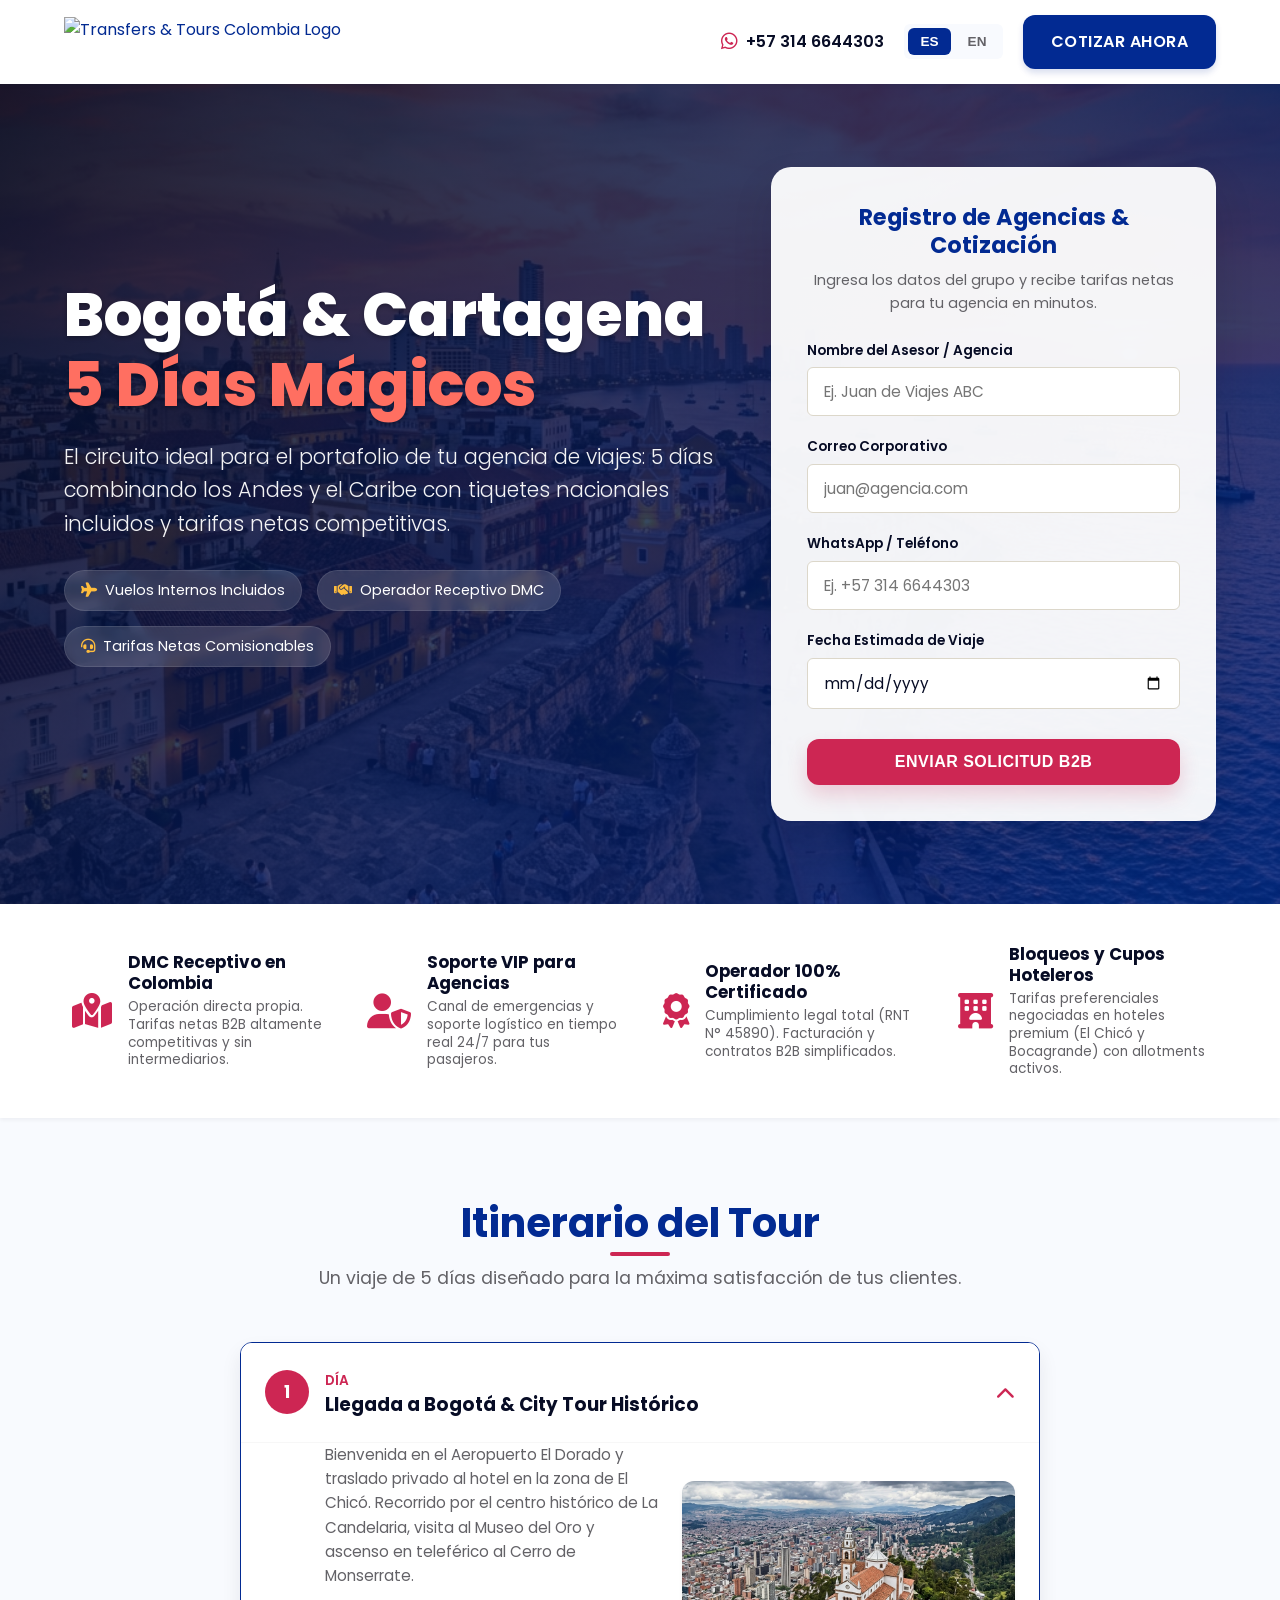
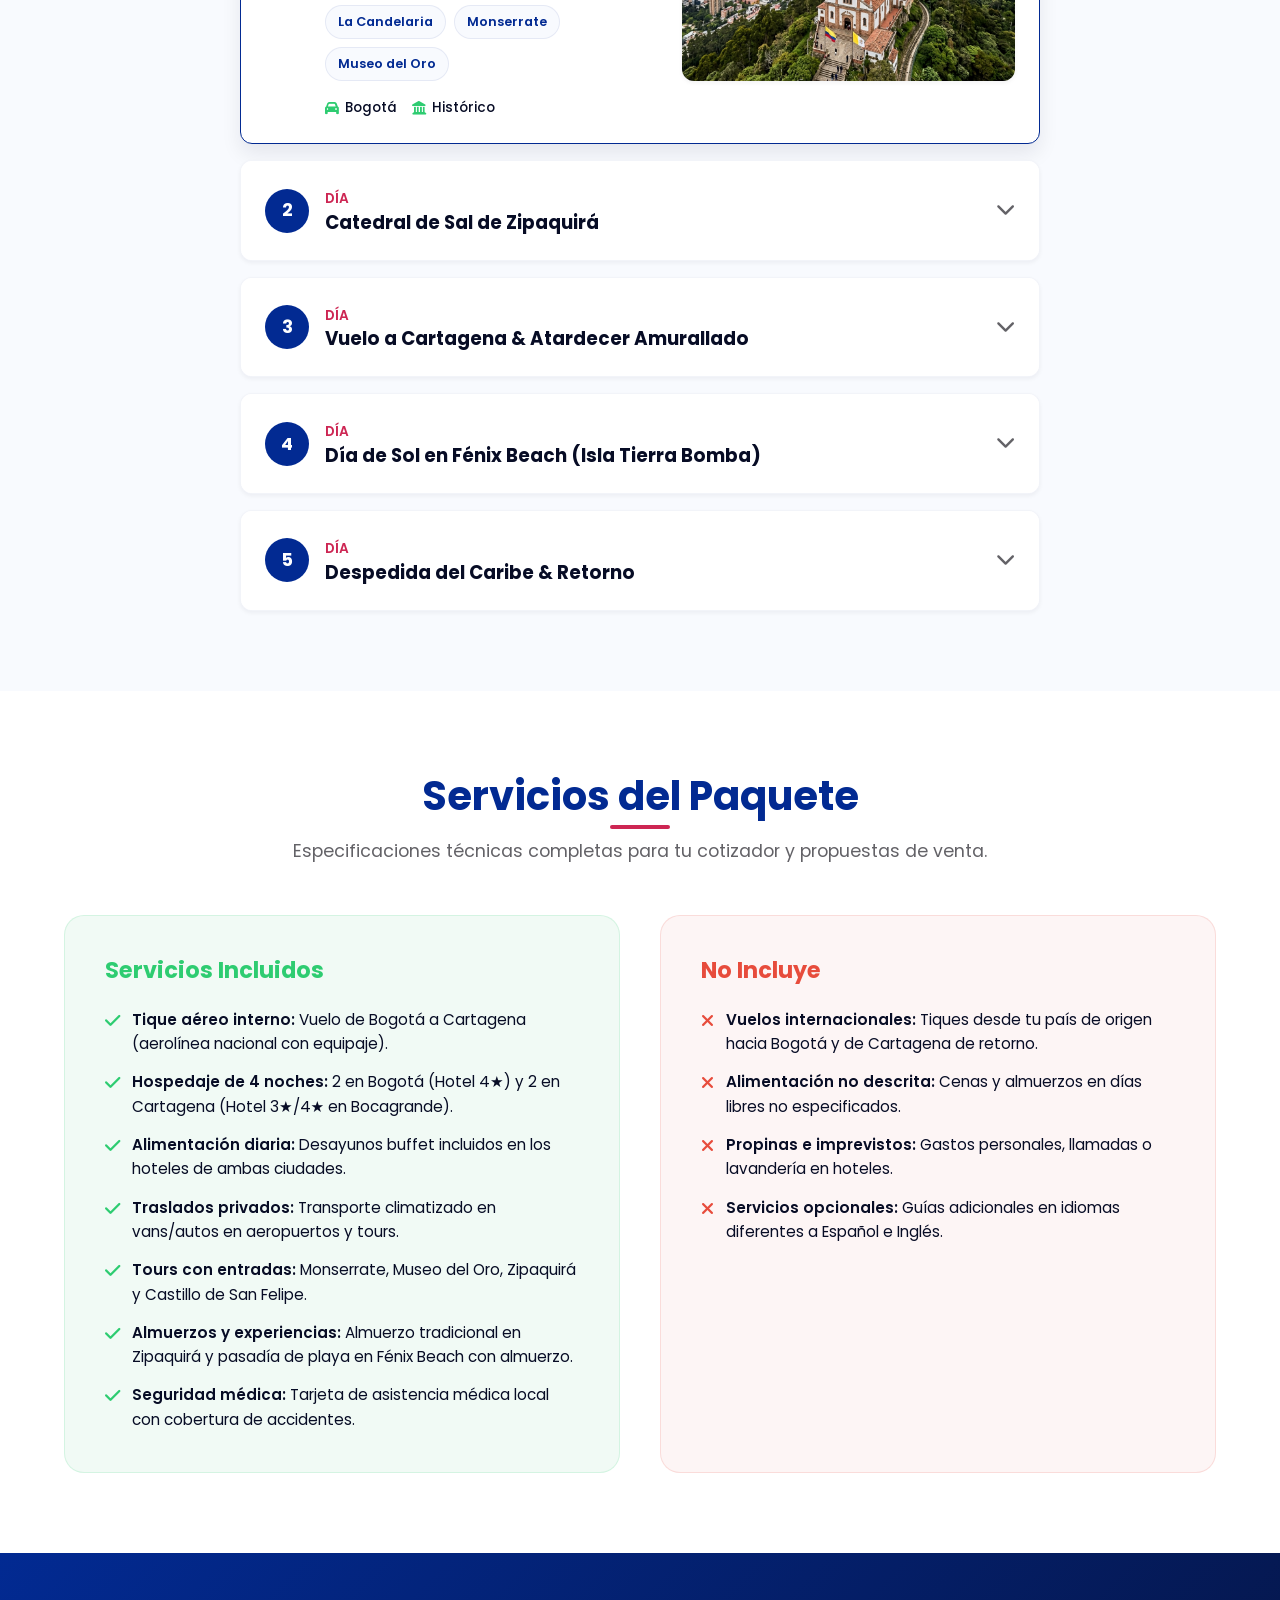
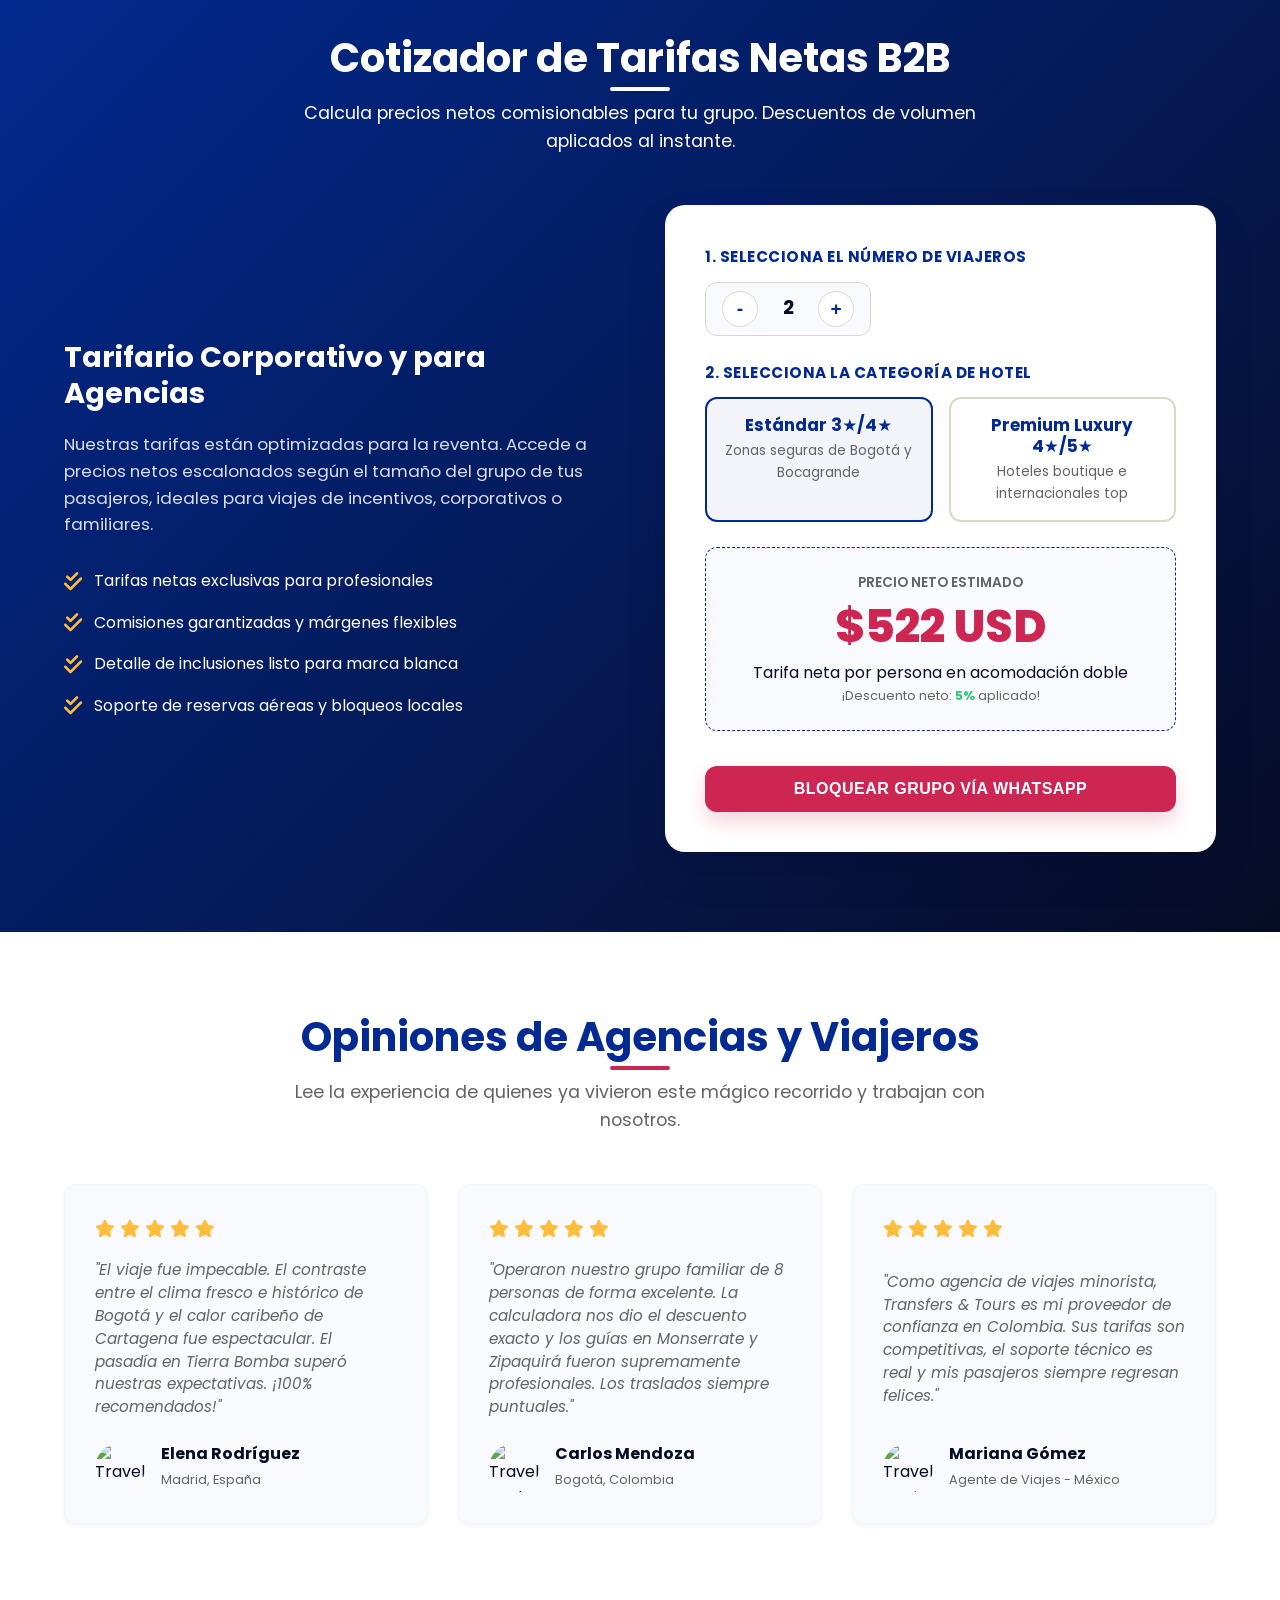
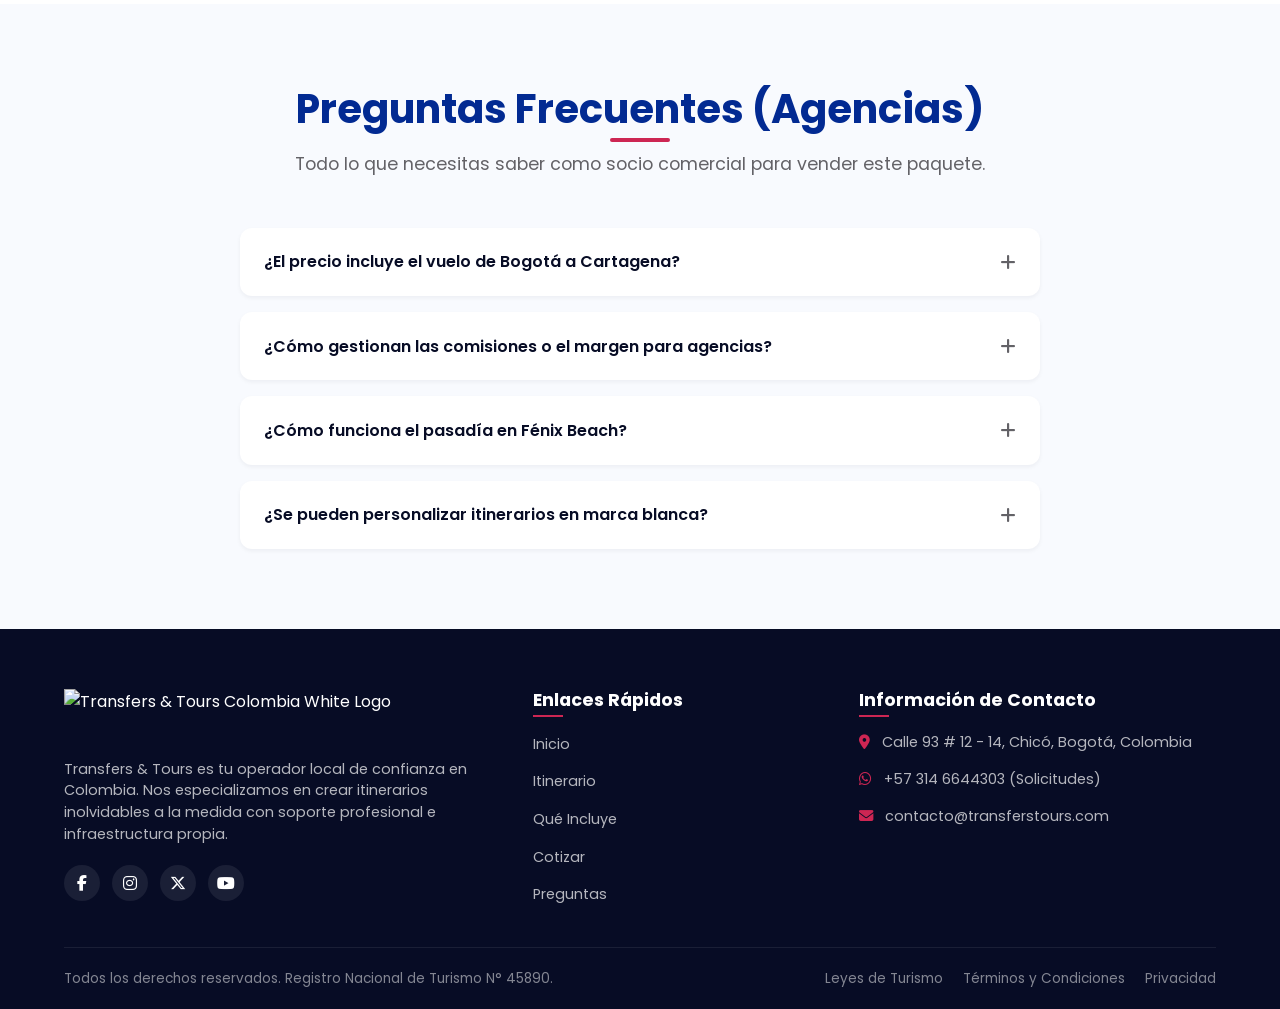
==== bogota-cartagena-5-dias/index.html @ e864701c "primer commit" ====
<!DOCTYPE html>
<html lang="es">
<head>
  <meta charset="UTF-8" />
  <!-- Google tag (gtag.js) -->
  <script async src="https://www.googletagmanager.com/gtag/js?id=AW-924615238"></script>
  <script>
    window.dataLayer = window.dataLayer || [];
    function gtag(){dataLayer.push(arguments);}
    gtag('js', new Date());

    gtag('config', 'AW-924615238');
  </script>
  <!-- Event snippet for TechSol - Botón Whatsapp  57718 conversion page -->
  <script>
  function gtag_report_conversion(url) {
    var callback = function () {
      if (typeof(url) != 'undefined') {
        window.location = url;
      }
    };
    gtag('event', 'conversion', {
        'send_to': 'AW-924615238/32FZCNHNvskcEMaE8rgD',
        'event_callback': callback
    });
    return false;
  }
  </script>
  <!-- Meta Pixel Code -->
  <script>
    !function(f,b,e,v,n,t,s)
    {if(f.fbq)return;n=f.fbq=function(){n.callMethod?
    n.callMethod.apply(n,arguments):n.queue.push(arguments)};
    if(!f._fbq)f._fbq=n;n.push=n;n.loaded=!0;n.version='2.0';
    n.queue=[];t=b.createElement(e);t.async=!0;
    t.src=v;s=b.getElementsByTagName(e)[0];
    s.parentNode.insertBefore(t,s)}(window, document,'script',
    'https://connect.facebook.net/en_US/fbevents.js');
    fbq('init', '1703033940132796');
    fbq('track', 'PageView');
  </script>
  <noscript>
    <img height="1" width="1" style="display:none" src="https://www.facebook.com/tr?id=1703033940132796&ev=PageView&noscript=1" />
  </noscript>
  <!-- End Meta Pixel Code -->
  <meta name="viewport" content="width=device-width, initial-scale=1.0, viewport-fit=cover" />
  
  <!-- ==========================================================================
       TECHNICAL SEO METADATAS
       ========================================================================== -->
  <title>Tour Bogotá y Cartagena 5 Días | Transfers & Tours Colombia</title>
  <meta name="description" content="Reserva el tour de 5 días Bogotá - Cartagena con Transfers & Tours. Incluye vuelos internos, hoteles de 4 estrellas, excursión a Zipaquirá y Fénix Beach Club. Cotiza gratis." />
  <link rel="canonical" href="https://tours.transferstours.com/bogota-cartagena-5-dias/" />
  
  <!-- Robots Configuration -->
  <meta name="robots" content="index, follow, max-snippet:-1, max-image-preview:large, max-video-preview:-1" />
  
  <!-- Open Graph / Facebook -->
  <meta property="og:locale" content="es_ES" />
  <meta property="og:type" content="website" />
  <meta property="og:title" content="Tour Bogotá y Cartagena 5 Días | Operador Turístico Local" />
  <meta property="og:description" content="Descubre el contraste de Colombia en 5 días mágicos. Desde los Andes en Bogotá hasta las playas del Caribe en Cartagena. Todo incluido con soporte 24/7." />
  <meta property="og:url" content="https://tours.transferstours.com/bogota-cartagena-5-dias/" />
  <meta property="og:site_name" content="Transfers & Tours Colombia" />
  <meta property="og:image" content="https://tours.transferstours.com/bogota-cartagena-5-dias/assets/hero-bg.png" />
  <meta property="og:image:width" content="1200" />
  <meta property="og:image:height" content="630" />
  <meta property="og:image:type" content="image/png" />
  
  <!-- Twitter Cards -->
  <meta name="twitter:card" content="summary_large_image" />
  <meta name="twitter:title" content="Tour Bogotá y Cartagena 5 Días | Transfers & Tours" />
  <meta name="twitter:description" content="Disfruta de Bogotá y Cartagena con tiquetes internos y hoteles incluidos. Cotiza tu grupo con operador local directo." />
  <meta name="twitter:image" content="https://tours.transferstours.com/bogota-cartagena-5-dias/assets/hero-bg.png" />
  
  <!-- ==========================================================================
       GEO METATAGS & LOCATION INDICATORS (Colombia / Bogota & Cartagena)
       ========================================================================== -->
  <meta name="geo.region" content="CO-DC" />
  <meta name="geo.placename" content="Bogotá, Colombia" />
  <meta name="geo.position" content="4.624335;-74.063644" />
  <meta name="ICBM" content="4.624335, -74.063644" />
  <meta name="address" content="Calle 93 # 12 - 14, Chico Reservado, Bogotá, Colombia" />
  <meta name="telephone" content="+57 314 6644303" />

  <!-- Favicon -->
  <link rel="icon" href="https://transferstours.com/wp-content/uploads/2020/12/cropped-icono-transfers-tours-32x32.jpeg" sizes="32x32" />
  <link rel="apple-touch-icon" href="https://transferstours.com/wp-content/uploads/2020/12/cropped-icono-transfers-tours-180x180.jpeg" />

  <!-- Fonts & Icons -->
  <link rel="stylesheet" href="https://cdnjs.cloudflare.com/ajax/libs/font-awesome/6.4.0/css/all.min.css" integrity="sha512-iecdLmaskl7CVkqkXNQ/ZH/XLlvWZOJyj7Yy7tcenmpD1ypASozpmT/E0iPtmFIB46ZmdtAc9eNBvH0H/ZpiBw==" crossorigin="anonymous" referrerpolicy="no-referrer" />
  <link rel="stylesheet" href="styles.css" />

  <!-- ==========================================================================
       SCHEMA.ORG STRUCTURED DATA (JSON-LD)
       ========================================================================== -->
  <script type="application/ld+json">
    {
      "@context": "https://schema.org",
      "@graph": [
        {
          "@type": "TouristTrip",
          "@id": "https://tours.transferstours.com/bogota-cartagena-5-dias/#trip",
          "name": "Circuito Bogotá y Cartagena 5 Días Mágicos",
          "description": "Un tour exclusivo que conecta la capital histórica de Bogotá con el encanto tropical y colonial de Cartagena de Indias, incluyendo la Catedral de Sal de Zipaquirá y un pasadía en Tierra Bomba.",
          "touristType": "Sightseeing, Cultural, Beach",
          "duration": "P5D",
          "itinerary": [
            {
              "@type": "HowToStep",
              "name": "Día 1: Llegada a Bogotá y City Tour por La Candelaria",
              "description": "Recibimiento en Bogotá, traslado privado al hotel de 4 estrellas en El Chicó y visita guiada a Monserrate, el Museo del Oro y el barrio histórico La Candelaria."
            },
            {
              "@type": "HowToStep",
              "name": "Día 2: Excursión a la Catedral de Sal de Zipaquirá",
              "description": "Viaje privado a Zipaquirá para recorrer la maravillosa Catedral de Sal construida bajo tierra, con almuerzo tradicional de la sabana incluido."
            },
            {
              "@type": "HowToStep",
              "name": "Día 3: Vuelo interno a Cartagena y recorrido de murallas",
              "description": "Traslado privado, vuelo nacional directo a Cartagena, alojamiento en Bocagrande y caminata histórica por el centro amurallado y el Castillo de San Felipe."
            },
            {
              "@type": "HowToStep",
              "name": "Día 4: Día de playa en Fénix Beach, Tierra Bomba",
              "description": "Traslado marítimo en lancha rápida a Fénix Beach Club en Isla Tierra Bomba, con almuerzo caribeño, playa privada, tumbonas y coctel de bienvenida."
            },
            {
              "@type": "HowToStep",
              "name": "Día 5: Mañana libre en Cartagena y traslado de salida",
              "description": "Tiempo para compras en Las Bóvedas y traslado privado final hacia el Aeropuerto Rafael Núñez para el vuelo internacional de regreso."
            }
          ],
          "offers": {
            "@type": "Offer",
            "price": "549.00",
            "priceCurrency": "USD",
            "availability": "https://schema.org/InStock",
            "validFrom": "2026-07-04",
            "url": "https://tours.transferstours.com/bogota-cartagena-5-dias/",
            "offeredBy": {
              "@type": "LocalBusiness",
              "name": "Transfers & Tours Colombia",
              "image": "https://transferstours.com/wp-content/uploads/2020/09/logo-TT-1280x-1036-e1652990026376.jpeg",
              "telephone": "+57 314 6644303",
              "email": "contacto@transferstours.com",
              "priceRange": "$$$",
              "address": {
                "@type": "PostalAddress",
                "streetAddress": "Calle 93 # 12 - 14",
                "addressLocality": "Bogotá",
                "addressRegion": "Cundinamarca",
                "postalCode": "110221",
                "addressCountry": "CO"
              }
            }
          }
        },
        {
          "@type": "Product",
          "name": "Paquete Bogotá - Cartagena 5 Días",
          "image": "assets/hero-bg.png",
          "description": "Paquete de viaje completo de 5 días que conecta Bogotá y Cartagena con tiquetes de vuelo internos y tours guiados.",
          "brand": {
            "@type": "Brand",
            "name": "Transfers & Tours"
          },
          "offers": {
            "@type": "AggregateOffer",
            "lowPrice": "549",
            "highPrice": "699",
            "priceCurrency": "USD",
            "offers": [
              {
                "@type": "Offer",
                "name": "Tarifa Estándar 3★/4★",
                "price": "549",
                "priceCurrency": "USD"
              },
              {
                "@type": "Offer",
                "name": "Tarifa Premium Luxury 4★/5★",
                "price": "699",
                "priceCurrency": "USD"
              }
            ]
          }
        }
      ]
    }
  </script>
</head>
<body>

  <!-- ==========================================================================
       HEADER (BILINGUAL & FAST CONTACT)
       ========================================================================== -->
  <header class="header">
    <div class="container">
      <a href="https://transferstours.com/" class="logo" id="header-logo-link">
        <img src="https://transferstours.com/wp-content/uploads/2020/09/logo-TT-1280x-1036-e1652990026376.jpeg" alt="Transfers & Tours Colombia Logo" />
      </a>
      
      <div class="header-actions">
        <!-- Phone Link -->
        <a href="https://wa.me/573146644303?text=Hola%20Quiero%20Cotizar%20Servicios%20de%20Viaje%20a%20Colombia" class="contact-phone" id="header-phone-link" onclick="if(typeof gtag === 'function') { gtag('event', 'conversion', {'send_to': 'AW-924615238/32FZCNHNvskcEMaE8rgD'}); } if(typeof fbq === 'function') { fbq('track', 'Contact'); }">
          <i class="fab fa-whatsapp"></i>
          <span>+57 314 6644303</span>
        </a>
        
        <!-- Language Switcher -->
        <div class="lang-switch">
          <button class="lang-btn active" id="lang-es">ES</button>
          <button class="lang-btn" id="lang-en">EN</button>
        </div>

        <a href="#quote-calculator" class="btn btn-primary" id="nav-quote-btn" data-i18n="btn-quote-now">Cotizar Ahora</a>
      </div>
    </div>
  </header>

  <main>
    <!-- ==========================================================================
         HERO SECTION (ABOVE THE fold CONVERSION SHIELD)
         ========================================================================== -->
    <section class="hero" id="hero-banner">
      <div class="container">
        <div class="hero-grid">
          <!-- Hero Copy -->
          <div class="hero-content">
            <h1 id="main-hero-title" data-i18n="hero-h1">Bogotá & Cartagena <span>5 Días Mágicos</span></h1>
            <p class="tagline" id="main-hero-tagline" data-i18n="hero-tagline">El circuito ideal para el portafolio de tu agencia de viajes: 5 días combinando los Andes y el Caribe con tiquetes nacionales incluidos y tarifas netas competitivas.</p>
            
            <div class="hero-badges">
              <div class="hero-badge-item">
                <i class="fa-solid fa-plane"></i>
                <span data-i18n="hero-badge-1">Vuelos Internos Incluidos</span>
              </div>
              <div class="hero-badge-item">
                <i class="fa-solid fa-handshake"></i>
                <span data-i18n="hero-badge-2">Operador Receptivo DMC</span>
              </div>
              <div class="hero-badge-item">
                <i class="fa-solid fa-headset"></i>
                <span data-i18n="hero-badge-3">Tarifas Netas Comisionables</span>
              </div>
            </div>
          </div>

          <!-- Hero Lead Capture Form -->
          <div class="hero-form-container">
            <h3 data-i18n="form-title">Registro de Agencias & Cotización</h3>
            <p data-i18n="form-subtitle">Ingresa los datos del grupo y recibe tarifas netas para tu agencia en minutos.</p>
            
            <form id="hero-lead-form">
              <div class="form-group">
                <label for="hero-name" data-i18n="lbl-name">Nombre del Asesor / Agencia</label>
                <input type="text" id="hero-name" class="form-control" placeholder="Ej. Juan de Viajes ABC" required data-i18n="ph-name" />
              </div>
              
              <div class="form-group">
                <label for="hero-email" data-i18n="lbl-email">Correo Corporativo</label>
                <input type="email" id="hero-email" class="form-control" placeholder="juan@agencia.com" required data-i18n="ph-email" />
              </div>
              
              <div class="form-group">
                <label for="hero-phone" data-i18n="lbl-phone">WhatsApp / Teléfono</label>
                <input type="tel" id="hero-phone" class="form-control" placeholder="Ej. +57 314 6644303" required data-i18n="ph-phone" />
              </div>
              
              <div class="form-group">
                <label for="hero-date" data-i18n="lbl-date">Fecha Estimada de Viaje</label>
                <input type="date" id="hero-date" class="form-control" required />
              </div>
              
              <button type="submit" class="btn btn-accent form-submit-btn" id="hero-submit-button" data-i18n="btn-submit-hero">Enviar Solicitud B2B</button>
            </form>
          </div>
        </div>
      </div>
    </section>

    <!-- ==========================================================================
         TRUST BADGES SECTION
         ========================================================================== -->
    <section class="trust-badges" id="trust-bar">
      <div class="container">
        <div class="badges-grid">
          <div class="badge-card">
            <i class="fa-solid fa-map-location-dot"></i>
            <div class="badge-card-info">
              <h4 data-i18n="badge-1-title">DMC Receptivo en Colombia</h4>
              <p data-i18n="badge-1-desc">Operación directa propia. Tarifas netas B2B altamente competitivas y sin intermediarios.</p>
            </div>
          </div>
          
          <div class="badge-card">
            <i class="fa-solid fa-user-shield"></i>
            <div class="badge-card-info">
              <h4 data-i18n="badge-2-title">Soporte VIP para Agencias</h4>
              <p data-i18n="badge-2-desc">Canal de emergencias y soporte logístico en tiempo real 24/7 para tus pasajeros.</p>
            </div>
          </div>
          
          <div class="badge-card">
            <i class="fa-solid fa-award"></i>
            <div class="badge-card-info">
              <h4 data-i18n="badge-3-title">Operador 100% Certificado</h4>
              <p data-i18n="badge-3-desc">Cumplimiento legal total (RNT N° 45890). Facturación y contratos B2B simplificados.</p>
            </div>
          </div>
          
          <div class="badge-card">
            <i class="fa-solid fa-hotel"></i>
            <div class="badge-card-info">
              <h4 data-i18n="badge-4-title">Bloqueos y Cupos Hoteleros</h4>
              <p data-i18n="badge-4-desc">Tarifas preferenciales negociadas en hoteles premium (El Chicó y Bocagrande) con allotments activos.</p>
            </div>
          </div>
        </div>
      </div>
    </section>

    <!-- ==========================================================================
         INTERACTIVE ITINERARY SECTION (ACCORDION)
         ========================================================================== -->
    <section class="itinerary-section" id="tour-itinerary">
      <div class="container">
        <div class="section-header">
          <h2 data-i18n="itinerary-title">Itinerario del Tour</h2>
          <p data-i18n="itinerary-subtitle">Un viaje de 5 días diseñado para la máxima satisfacción de tus clientes.</p>
        </div>

        <div class="itinerary-container">
          <div class="itinerary-accordion" id="itinerary-main-accordion">
            
            <!-- Day 1 -->
            <div class="itinerary-day" id="day-1-node">
              <div class="day-header">
                <div class="day-title-wrapper">
                  <div class="day-number">1</div>
                  <div class="day-title-info">
                    <span data-i18n="day">Día</span>
                    <h3 data-i18n="d1-title">Llegada a Bogotá & City Tour Histórico</h3>
                  </div>
                </div>
                <div class="day-toggle"><i class="fa-solid fa-chevron-down"></i></div>
              </div>
              <div class="day-content">
                <div class="day-content-inner">
                  <div class="day-desc">
                    <p data-i18n="d1-desc">Bienvenida en el Aeropuerto El Dorado y traslado privado al hotel en la zona de El Chicó. Recorrido por el centro histórico de La Candelaria, visita al Museo del Oro y ascenso en teleférico al Cerro de Monserrate.</p>
                    <div class="day-highlights">
                      <span class="day-highlight-tag" data-i18n="d1-highlight-1">La Candelaria</span>
                      <span class="day-highlight-tag" data-i18n="d1-highlight-2">Monserrate</span>
                      <span class="day-highlight-tag" data-i18n="d1-highlight-3">Museo del Oro</span>
                    </div>
                    <div class="day-included-items">
                      <div class="day-included-item"><i class="fa-solid fa-car"></i> <span data-i18n="tag-bogota">Bogotá</span></div>
                      <div class="day-included-item"><i class="fa-solid fa-landmark"></i> <span data-i18n="tag-historical">Histórico</span></div>
                    </div>
                  </div>
                  <div class="day-img">
                    <img src="assets/bogota-dest.png" alt="Bogotá Monserrate View" />
                  </div>
                </div>
              </div>
            </div>

            <!-- Day 2 -->
            <div class="itinerary-day" id="day-2-node">
              <div class="day-header">
                <div class="day-title-wrapper">
                  <div class="day-number">2</div>
                  <div class="day-title-info">
                    <span data-i18n="day">Día</span>
                    <h3 data-i18n="d2-title">Catedral de Sal de Zipaquirá</h3>
                  </div>
                </div>
                <div class="day-toggle"><i class="fa-solid fa-chevron-down"></i></div>
              </div>
              <div class="day-content">
                <div class="day-content-inner">
                  <div class="day-desc">
                    <p data-i18n="d2-desc">Desayuno en el hotel. Viaje privado hacia el norte de la sabana para visitar la Catedral de Sal de Zipaquirá, una joya arquitectónica construida a 180 metros bajo tierra. Disfruta de un almuerzo tradicional en el pueblo colonial y tarde libre en Bogotá para explorar o realizar compras.</p>
                    <div class="day-highlights">
                      <span class="day-highlight-tag" data-i18n="d2-highlight-1">Catedral de Sal</span>
                      <span class="day-highlight-tag" data-i18n="d2-highlight-2">Almuerzo Típico</span>
                      <span class="day-highlight-tag" data-i18n="d2-highlight-3">Sabana de Bogotá</span>
                    </div>
                    <div class="day-included-items">
                      <div class="day-included-item"><i class="fa-solid fa-car"></i> <span data-i18n="tag-zipaquira">Zipaquirá</span></div>
                      <div class="day-included-item"><i class="fa-solid fa-mountain"></i> <span data-i18n="tag-nature">Naturaleza</span></div>
                    </div>
                  </div>
                  <div class="day-img">
                    <img src="assets/hero-bg.png" alt="Catedral de Sal Zipaquira" />
                  </div>
                </div>
              </div>
            </div>

            <!-- Day 3 -->
            <div class="itinerary-day" id="day-3-node">
              <div class="day-header">
                <div class="day-title-wrapper">
                  <div class="day-number">3</div>
                  <div class="day-title-info">
                    <span data-i18n="day">Día</span>
                    <h3 data-i18n="d3-title">Vuelo a Cartagena & Atardecer Amurallado</h3>
                  </div>
                </div>
                <div class="day-toggle"><i class="fa-solid fa-chevron-down"></i></div>
              </div>
              <div class="day-content">
                <div class="day-content-inner">
                  <div class="day-desc">
                    <p data-i18n="d3-desc">Traslado privado al aeropuerto de Bogotá para tomar el vuelo interno hacia Cartagena de Indias. Recibimiento en Cartagena y traslado al hotel en Bocagrande. Por la tarde, caminata guiada por las murallas y las coloridas calles del Centro Histórico, finalizando con la visita al imponente Castillo de San Felipe.</p>
                    <div class="day-highlights">
                      <span class="day-highlight-tag" data-i18n="d3-highlight-1">Vuelo Interno Incluido</span>
                      <span class="day-highlight-tag" data-i18n="d3-highlight-2">Castillo de San Felipe</span>
                      <span class="day-highlight-tag" data-i18n="d3-highlight-3">Ciudad Amurallada</span>
                    </div>
                    <div class="day-included-items">
                      <div class="day-included-item"><i class="fa-solid fa-plane"></i> <span data-i18n="tag-cartagena">Cartagena</span></div>
                      <div class="day-included-item"><i class="fa-solid fa-camera"></i> <span data-i18n="tag-historical">Histórico</span></div>
                    </div>
                  </div>
                  <div class="day-img">
                    <img src="assets/hero-bg.png" alt="Cartagena Murallas Sunset" />
                  </div>
                </div>
              </div>
            </div>

            <!-- Day 4 -->
            <div class="itinerary-day" id="day-4-node">
              <div class="day-header">
                <div class="day-title-wrapper">
                  <div class="day-number">4</div>
                  <div class="day-title-info">
                    <span data-i18n="day">Día</span>
                    <h3 data-i18n="d4-title">Día de Sol en Fénix Beach (Isla Tierra Bomba)</h3>
                  </div>
                </div>
                <div class="day-toggle"><i class="fa-solid fa-chevron-down"></i></div>
              </div>
              <div class="day-content">
                <div class="day-content-inner">
                  <div class="day-desc">
                    <p data-i18n="d4-desc">Desayuno en el hotel. Traslado al muelle para tomar una lancha rápida hacia el exclusivo club de playa Fénix Beach en Isla Tierra Bomba. Disfruta de un día completo de descanso con tumbonas, piscina frente al mar, coctel de bienvenida y un almuerzo caribeño típico (arroz con coco, pescado frito y patacones). Retorno al final de la tarde.</p>
                    <div class="day-highlights">
                      <span class="day-highlight-tag" data-i18n="d4-highlight-1">Fénix Beach Club</span>
                      <span class="day-highlight-tag" data-i18n="d4-highlight-2">Traslado en Lancha</span>
                      <span class="day-highlight-tag" data-i18n="d4-highlight-3">Almuerzo Caribeño</span>
                    </div>
                    <div class="day-included-items">
                      <div class="day-included-item"><i class="fa-solid fa-ship"></i> <span data-i18n="tag-tierrabomba">Tierra Bomba</span></div>
                      <div class="day-included-item"><i class="fa-solid fa-umbrella-beach"></i> <span data-i18n="tag-beach">Playa & Sol</span></div>
                    </div>
                  </div>
                  <div class="day-img">
                    <img src="assets/fenix-beach.png" alt="Fénix Beach Club Tierra Bomba" />
                  </div>
                </div>
              </div>
            </div>

            <!-- Day 5 -->
            <div class="itinerary-day" id="day-5-node">
              <div class="day-header">
                <div class="day-title-wrapper">
                  <div class="day-number">5</div>
                  <div class="day-title-info">
                    <span data-i18n="day">Día</span>
                    <h3 data-i18n="d5-title">Despedida del Caribe & Retorno</h3>
                  </div>
                </div>
                <div class="day-toggle"><i class="fa-solid fa-chevron-down"></i></div>
              </div>
              <div class="day-content">
                <div class="day-content-inner">
                  <div class="day-desc">
                    <p data-i18n="d5-desc">Desayuno en el hotel. Mañana libre en Cartagena para disfrutar de la playa de Bocagrande o comprar artesanías locales en Las Bóvedas. A la hora indicada, traslado privado del hotel al Aeropuerto Internacional Rafael Núñez de Cartagena para tomar tu vuelo de retorno.</p>
                    <div class="day-highlights">
                      <span class="day-highlight-tag" data-i18n="d5-highlight-1">Playa Bocagrande</span>
                      <span class="day-highlight-tag" data-i18n="d5-highlight-2">Las Bóvedas</span>
                      <span class="day-highlight-tag" data-i18n="d5-highlight-3">Traslado de Salida</span>
                    </div>
                    <div class="day-included-items">
                      <div class="day-included-item"><i class="fa-solid fa-car"></i> <span data-i18n="tag-cartagena">Cartagena</span></div>
                    </div>
                  </div>
                  <div class="day-img">
                    <img src="assets/hero-bg.png" alt="Cartagena Bocagrande Beach" />
                  </div>
                </div>
              </div>
            </div>

          </div>
        </div>
      </div>
    </section>

    <!-- ==========================================================================
         INCLUSIONS & EXCLUSIONS SECTION
         ========================================================================== -->
    <section class="inclusions-section" id="inclusions-details">
      <div class="container">
        <div class="section-header">
          <h2 data-i18n="inc-title">Servicios del Paquete</h2>
          <p data-i18n="inc-subtitle">Transparencia absoluta en lo que compras. Conoce los detalles de nuestros servicios.</p>
        </div>
        
        <div class="inclusions-grid">
          <!-- Included Box -->
          <div class="inclusions-box included">
            <h3 data-i18n="inc-box-included"><i class="fa-solid fa-circle-check"></i> Servicios Incluidos</h3>
            <ul class="inclusions-list">
              <li class="inclusions-item">
                <i class="fa-solid fa-check"></i>
                <span data-i18n="inc-1"><strong>Tique aéreo interno:</strong> Vuelo de Bogotá a Cartagena (aerolínea nacional con equipaje).</span>
              </li>
              <li class="inclusions-item">
                <i class="fa-solid fa-check"></i>
                <span data-i18n="inc-2"><strong>Hospedaje de 4 noches:</strong> 2 en Bogotá (Hotel 4★) y 2 en Cartagena (Hotel 3★/4★ en Bocagrande).</span>
              </li>
              <li class="inclusions-item">
                <i class="fa-solid fa-check"></i>
                <span data-i18n="inc-3"><strong>Alimentación diaria:</strong> Desayunos buffet incluidos en los hoteles de ambas ciudades.</span>
              </li>
              <li class="inclusions-item">
                <i class="fa-solid fa-check"></i>
                <span data-i18n="inc-4"><strong>Traslados privados:</strong> Transporte climatizado en vans/autos en aeropuertos y tours.</span>
              </li>
              <li class="inclusions-item">
                <i class="fa-solid fa-check"></i>
                <span data-i18n="inc-5"><strong>Tours con entradas:</strong> Monserrate, Museo del Oro, Zipaquirá y Castillo de San Felipe.</span>
              </li>
              <li class="inclusions-item">
                <i class="fa-solid fa-check"></i>
                <span data-i18n="inc-6"><strong>Almuerzos y experiencias:</strong> Almuerzo tradicional en Zipaquirá y pasadía de playa en Fénix Beach con almuerzo.</span>
              </li>
              <li class="inclusions-item">
                <i class="fa-solid fa-check"></i>
                <span data-i18n="inc-7"><strong>Seguridad médica:</strong> Tarjeta de asistencia médica local con cobertura de accidentes.</span>
              </li>
            </ul>
          </div>

          <!-- Excluded Box -->
          <div class="inclusions-box not-included">
            <h3 data-i18n="inc-box-not-included"><i class="fa-solid fa-circle-xmark"></i> No Incluye</h3>
            <ul class="inclusions-list">
              <li class="inclusions-item">
                <i class="fa-solid fa-xmark"></i>
                <span data-i18n="exc-1"><strong>Vuelos internacionales:</strong> Tiques desde tu país de origen hacia Bogotá y de Cartagena de retorno.</span>
              </li>
              <li class="inclusions-item">
                <i class="fa-solid fa-xmark"></i>
                <span data-i18n="exc-2"><strong>Alimentación no descrita:</strong> Cenas y almuerzos en días libres no especificados.</span>
              </li>
              <li class="inclusions-item">
                <i class="fa-solid fa-xmark"></i>
                <span data-i18n="exc-3"><strong>Propinas e imprevistos:</strong> Gastos personales, llamadas o lavandería en hoteles.</span>
              </li>
              <li class="inclusions-item">
                <i class="fa-solid fa-xmark"></i>
                <span data-i18n="exc-4"><strong>Servicios opcionales:</strong> Guías adicionales en idiomas diferentes a Español e Inglés.</span>
              </li>
            </ul>
          </div>
        </div>
      </div>
    </section>

    <!-- ==========================================================================
         INTERACTIVE PRICE CALCULATOR SECTION (CONVERTER SHIELD)
         ========================================================================== -->
    <section class="calculator-section" id="quote-calculator">
      <div class="container">
        <div class="section-header">
          <h2 data-i18n="calc-title">Cotizador de Tarifas Netas B2B</h2>
          <p data-i18n="calc-subtitle">Calcula precios netos comisionables para tu grupo. Descuentos de volumen aplicados al instante.</p>
        </div>

        <div class="calculator-grid">
          <!-- Text and benefits -->
          <div class="calc-info">
            <h3 data-i18n="calc-desc-h3">Tarifario Corporativo y para Agencias</h3>
            <p data-i18n="calc-desc-p">Nuestras tarifas están optimizadas para la reventa. Accede a precios netos escalonados según el tamaño del grupo de tus pasajeros, ideales para viajes de incentivos, corporativos o familiares.</p>
            
            <div class="calc-features">
              <div class="calc-feature-item">
                <i class="fa-solid fa-check-double"></i>
                <span data-i18n="calc-f1">Tarifas netas exclusivas para profesionales</span>
              </div>
              <div class="calc-feature-item">
                <i class="fa-solid fa-check-double"></i>
                <span data-i18n="calc-f2">Comisiones garantizadas y márgenes flexibles</span>
              </div>
              <div class="calc-feature-item">
                <i class="fa-solid fa-check-double"></i>
                <span data-i18n="calc-f3">Detalle de inclusiones listo para marca blanca</span>
              </div>
              <div class="calc-feature-item">
                <i class="fa-solid fa-check-double"></i>
                <span data-i18n="calc-f4">Soporte de reservas aéreas y bloqueos locales</span>
              </div>
            </div>
          </div>

          <!-- Dynamic Card -->
          <div class="calc-card">
            <!-- Quantity Step -->
            <div class="calc-step">
              <div class="calc-step-title" data-i18n="calc-step1-lbl">1. Selecciona el Número de Viajeros</div>
              <div class="calc-passenger-control">
                <button class="calc-btn" id="calc-dec" aria-label="Disminuir pasajeros">-</button>
                <span class="calc-qty" id="calc-qty-val">2</span>
                <button class="calc-btn" id="calc-inc" aria-label="Aumentar pasajeros">+</button>
              </div>
            </div>

            <!-- Hotel Step -->
            <div class="calc-step">
              <div class="calc-step-title" data-i18n="calc-step2-lbl">2. Selecciona la Categoría de Hotel</div>
              <div class="calc-hotel-options">
                <div class="hotel-option active" id="opt-std">
                  <h4 data-i18n="calc-hotel-std">Estándar 3★/4★</h4>
                  <p data-i18n="calc-hotel-std-p">Zonas seguras de Bogotá y Bocagrande</p>
                </div>
                <div class="hotel-option" id="opt-prem">
                  <h4 data-i18n="calc-hotel-prem">Premium Luxury 4★/5★</h4>
                  <p data-i18n="calc-hotel-prem-p">Hoteles boutique e internacionales top</p>
                </div>
              </div>
            </div>

            <!-- Result Box -->
            <div class="calc-result-box">
              <div class="calc-price-lbl" data-i18n="calc-price-lbl">Precio Neto Estimado</div>
              <div class="calc-price-value" id="price-value">$522 USD</div>
              <div class="calc-price-desc" data-i18n="calc-price-desc">Tarifa neta por persona en acomodación doble</div>
              <div class="calc-price-notes" id="calc-saving-info" data-i18n="calc-saving">¡Descuento neto: <span>5%</span> aplicado!</div>
            </div>

            <!-- Action Button -->
            <button class="btn btn-accent form-submit-btn" id="calc-book-btn" data-i18n="calc-btn-book">Bloquear Grupo vía WhatsApp</button>
          </div>
        </div>
      </div>
    </section>

    <!-- ==========================================================================
         TESTIMONIALS SECTION
         ========================================================================== -->
    <section class="testimonials-section" id="reviews">
      <div class="container">
        <div class="section-header">
          <h2 data-i18n="test-title">Opiniones de Viajeros</h2>
          <p data-i18n="test-subtitle">Lee la experiencia de quienes ya vivieron este mágico recorrido con nosotros.</p>
        </div>

        <div class="testimonials-grid">
          <!-- Testimonial 1 -->
          <div class="testimonial-card">
            <div class="testimonial-stars">
              <i class="fa-solid fa-star"></i>
              <i class="fa-solid fa-star"></i>
              <i class="fa-solid fa-star"></i>
              <i class="fa-solid fa-star"></i>
              <i class="fa-solid fa-star"></i>
            </div>
            <p class="testimonial-text" data-i18n="test-1-text">"El viaje fue impecable. El contraste entre el clima fresco e histórico de Bogotá y el calor caribeño de Cartagena fue espectacular. El pasadía en Tierra Bomba superó nuestras expectativas. ¡100% recomendados!"</p>
            <div class="testimonial-author">
              <img src="https://images.unsplash.com/photo-1544005313-94ddf0286df2?w=100&h=100&fit=crop" class="author-avatar" alt="Traveler Elena R." />
              <div class="author-info">
                <h4>Elena Rodríguez</h4>
                <span>Madrid, España</span>
              </div>
            </div>
          </div>

          <!-- Testimonial 2 -->
          <div class="testimonial-card">
            <div class="testimonial-stars">
              <i class="fa-solid fa-star"></i>
              <i class="fa-solid fa-star"></i>
              <i class="fa-solid fa-star"></i>
              <i class="fa-solid fa-star"></i>
              <i class="fa-solid fa-star"></i>
            </div>
            <p class="testimonial-text" data-i18n="test-2-text">"Operaron nuestro grupo familiar de 8 personas de forma excelente. La calculadora nos dio el descuento exacto y los guías en Monserrate y Zipaquirá fueron supremamente profesionales. Los traslados siempre puntuales."</p>
            <div class="testimonial-author">
              <img src="https://images.unsplash.com/photo-1507003211169-0a1dd7228f2d?w=100&h=100&fit=crop" class="author-avatar" alt="Traveler Carlos M." />
              <div class="author-info">
                <h4>Carlos Mendoza</h4>
                <span>Bogotá, Colombia</span>
              </div>
            </div>
          </div>

          <!-- Testimonial 3 -->
          <div class="testimonial-card">
            <div class="testimonial-stars">
              <i class="fa-solid fa-star"></i>
              <i class="fa-solid fa-star"></i>
              <i class="fa-solid fa-star"></i>
              <i class="fa-solid fa-star"></i>
              <i class="fa-solid fa-star"></i>
            </div>
            <p class="testimonial-text" data-i18n="test-3-text">"Como agencia de viajes minorista, Transfers & Tours es mi proveedor de confianza en Colombia. Sus tarifas son competitivas, el soporte técnico es real y mis pasajeros siempre regresan felices."</p>
            <div class="testimonial-author">
              <img src="https://images.unsplash.com/photo-1573496359142-b8d87734a5a2?w=100&h=100&fit=crop" class="author-avatar" alt="Traveler Mariana G." />
              <div class="author-info">
                <h4 data-i18n="test-3-author">Mariana Gómez</h4>
                <span data-i18n="test-3-sub">Agente de Viajes - México</span>
              </div>
            </div>
          </div>
        </div>
      </div>
    </section>

    <!-- ==========================================================================
         FAQ SECTION (ACCORDION)
         ========================================================================== -->
    <section class="faq-section" id="faqs">
      <div class="container">
        <div class="section-header">
          <h2 data-i18n="faq-title">Preguntas Frecuentes</h2>
          <p data-i18n="faq-subtitle">Todo lo que necesitas saber antes de empacar tus maletas a Colombia.</p>
        </div>

        <div class="faq-container" id="faq-main-container">
          <!-- FAQ 1 -->
          <div class="faq-item">
            <div class="faq-question">
              <span data-i18n="faq-1-q">¿El precio incluye el vuelo de Bogotá a Cartagena?</span>
              <div class="faq-icon"><i class="fa-solid fa-plus"></i></div>
            </div>
            <div class="faq-answer">
              <div class="faq-answer-inner" data-i18n="faq-1-a">
                Sí, el paquete incluye el vuelo interno completo de Bogotá a Cartagena en aerolínea regular, incluyendo un artículo de mano y maleta de cabina de hasta 10kg.
              </div>
            </div>
          </div>

          <!-- FAQ 2 -->
          <div class="faq-item">
            <div class="faq-question">
              <span data-i18n="faq-2-q">¿Cómo gestionan las comisiones o el margen para agencias?</span>
              <div class="faq-icon"><i class="fa-solid fa-plus"></i></div>
            </div>
            <div class="faq-answer">
              <div class="faq-answer-inner" data-i18n="faq-2-a">
                Ofrecemos tarifas netas (donde aplicas tu propio margen sobre el precio neto de la calculadora) o tarifas comisionables (te pagamos la comisión acordada tras el cierre de la venta). El pago se puede realizar vía transferencia internacional o link seguro.
              </div>
            </div>
          </div>

          <!-- FAQ 3 -->
          <div class="faq-item">
            <div class="faq-question">
              <span data-i18n="faq-3-q">¿Cómo funciona el pasadía en Fénix Beach?</span>
              <div class="faq-icon"><i class="fa-solid fa-plus"></i></div>
            </div>
            <div class="faq-answer">
              <div class="faq-answer-inner" data-i18n="faq-3-a">
                El día 4 los recogemos en el hotel y los llevamos al muelle. Un trayecto de 15 minutos en lancha los lleva a Tierra Bomba. Incluye entrada al club de playa, uso de instalaciones (tumbonas, camas de playa, piscina), un coctel de bienvenida y el tradicional almuerzo de mar.
              </div>
            </div>
          </div>

          <!-- FAQ 4 -->
          <div class="faq-item">
            <div class="faq-question">
              <span data-i18n="faq-4-q">¿Se pueden personalizar itinerarios en marca blanca?</span>
              <div class="faq-icon"><i class="fa-solid fa-plus"></i></div>
            </div>
            <div class="faq-answer">
              <div class="faq-answer-inner" data-i18n="faq-4-a">
                Absolutamente. Diseñamos itinerarios a la medida y te enviamos la propuesta en PDF bajo tu propio logotipo (marca blanca) para que la presentes a tus clientes. Escríbenos por WhatsApp.
              </div>
            </div>
          </div>
        </div>
      </div>
    </section>
  </main>

  <!-- ==========================================================================
       FOOTER
       ========================================================================== -->
  <footer class="footer" id="main-footer">
    <div class="container">
      <div class="footer-grid">
        <!-- Brand column -->
        <div class="footer-info">
          <img src="https://transferstours.com/wp-content/uploads/2020/09/logo-TT-1280x-1036-e1652990026376.jpeg" alt="Transfers & Tours Colombia White Logo" />
          <p data-i18n="foot-desc">Transfers & Tours es tu operador local de confianza en Colombia. Nos especializamos en crear itinerarios inolvidables a la medida con soporte profesional e infraestructura propia.</p>
          <div class="footer-socials">
            <a href="https://www.facebook.com/transferstourscolombia" class="footer-social-btn" aria-label="Facebook"><i class="fab fa-facebook-f"></i></a>
            <a href="https://www.instagram.com/transfersincolombia/" class="footer-social-btn" aria-label="Instagram"><i class="fab fa-instagram"></i></a>
            <a href="https://twitter.com/transferstours" class="footer-social-btn" aria-label="Twitter"><i class="fab fa-x-twitter"></i></a>
            <a href="https://www.youtube.com/channel/UCd8eQ7F8mQ4tYlTrgImCZ8A/videos" class="footer-social-btn" aria-label="Youtube"><i class="fab fa-youtube"></i></a>
          </div>
        </div>

        <!-- Links column -->
        <div class="footer-links">
          <h4 data-i18n="foot-links">Enlaces Rápidos</h4>
          <ul class="footer-links-list">
            <li><a href="#hero-banner" data-i18n="nav-home">Inicio</a></li>
            <li><a href="#tour-itinerary" data-i18n="nav-itinerary">Itinerario</a></li>
            <li><a href="#inclusions-details" data-i18n="nav-included">Qué Incluye</a></li>
            <li><a href="#quote-calculator" data-i18n="nav-calc">Cotizar</a></li>
            <li><a href="#faqs" data-i18n="nav-faq">Preguntas</a></li>
          </ul>
        </div>

        <!-- Contact column -->
        <div class="footer-contact">
          <h4 data-i18n="foot-contact">Información de Contacto</h4>
          <ul class="footer-contact-list">
            <li class="footer-contact-item">
              <i class="fa-solid fa-location-dot"></i>
              <span>Calle 93 # 12 - 14, Chicó, Bogotá, Colombia</span>
            </li>
            <li class="footer-contact-item">
              <i class="fab fa-whatsapp"></i>
              <a href="https://wa.me/573146644303" onclick="if(typeof gtag === 'function') { gtag('event', 'conversion', {'send_to': 'AW-924615238/32FZCNHNvskcEMaE8rgD'}); } if(typeof fbq === 'function') { fbq('track', 'Contact'); }">+57 314 6644303 (Solicitudes)</a>
            </li>
            <li class="footer-contact-item">
              <i class="fa-solid fa-envelope"></i>
              <a href="mailto:contacto@transferstours.com">contacto@transferstours.com</a>
            </li>
          </ul>
        </div>
      </div>

      <!-- Legal bottom -->
      <div class="footer-bottom">
        <p data-i18n="foot-rights">© Copyright 2026 | Transfers & Tours. Todos los derechos reservados. Registro Nacional de Turismo N° 45890.</p>
        <div class="footer-bottom-links">
          <a href="https://transferstours.com/leyes-de-turismo-en-colombia/" data-i18n="foot-laws">Leyes de Turismo</a>
          <a href="https://transferstours.com/terminos-y-condiciones/" data-i18n="foot-terms">Términos y Condiciones</a>
          <a href="#" data-i18n="foot-privacy">Privacidad</a>
        </div>
      </div>
    </div>
  </footer>

  <!-- Success Toast popup -->
  <div class="toast" id="success-toast">
    <i class="fa-solid fa-circle-check"></i>
    <div class="toast-msg">
      <h4 data-i18n="toast-success-title">¡Solicitud Recibida!</h4>
      <p data-i18n="toast-success-msg">Un asesor experto se contactará contigo de inmediato.</p>
    </div>
  </div>

  <script src="app.js" charset="UTF-8"></script>
</body>
</html>
---- bogota-cartagena-5-dias/styles.css ----
/* ==========================================================================
   DESIGN SYSTEM & VARIABLES
   ========================================================================== */
@import url('https://fonts.googleapis.com/css2?family=Poppins:ital,wght@0,300;0,400;0,500;0,600;0,700;0,800;1,400&display=swap');

:root {
  /* Colors */
  --color-primary: #022a92;      /* Deep Trust Blue */
  --color-primary-hover: #011d66;
  --color-accent: #cd2653;       /* Warm Coral Red */
  --color-accent-hover: #b01f44;
  --color-dark: #070c25;         /* Navy Black */
  --color-muted: #636267;        /* Medium Gray */
  --color-light: #f8fafe;        /* Warm light background */
  --color-white: #ffffff;
  --color-success: #2ecc71;      /* Green for inclusions */
  --color-danger: #e74c3c;       /* Red for exclusions */
  
  /* Fonts */
  --font-family: 'Poppins', system-ui, -apple-system, sans-serif;
  
  /* Shadows */
  --shadow-sm: 0 2px 4px rgba(7, 12, 37, 0.05);
  --shadow-md: 0 10px 20px rgba(7, 12, 37, 0.08);
  --shadow-lg: 0 20px 40px rgba(7, 12, 37, 0.12);
  --shadow-accent: 0 10px 20px rgba(205, 38, 83, 0.2);
  
  /* Borders & Radius */
  --radius-sm: 6px;
  --radius-md: 12px;
  --radius-lg: 20px;
  --transition: all 0.3s cubic-bezier(0.25, 0.8, 0.25, 1);
}

/* ==========================================================================
   BASE STYLES & RESET
   ========================================================================== */
* {
  box-sizing: border-box;
  margin: 0;
  padding: 0;
}

html {
  font-size: 16px;
  scroll-behavior: smooth;
}

body {
  font-family: var(--font-family);
  background-color: var(--color-light);
  color: var(--color-dark);
  line-height: 1.6;
  -webkit-font-smoothing: antialiased;
  overflow-x: hidden;
}

h1, h2, h3, h4, h5, h6 {
  color: var(--color-primary);
  font-weight: 700;
  line-height: 1.25;
}

a {
  color: var(--color-primary);
  text-decoration: none;
  transition: var(--transition);
}

a:hover {
  color: var(--color-accent);
}

ul {
  list-style: none;
}

img {
  max-width: 100%;
  height: auto;
  display: block;
}

.container {
  width: 100%;
  max-width: 1200px;
  margin: 0 auto;
  padding: 0 24px;
}

/* Section Common */
section {
  padding: 80px 0;
}

.section-header {
  text-align: center;
  margin-bottom: 50px;
  max-width: 700px;
  margin-left: auto;
  margin-right: auto;
}

.section-header h2 {
  font-size: clamp(2rem, 4vw, 2.5rem);
  margin-bottom: 16px;
  position: relative;
  display: inline-block;
}

.section-header h2::after {
  content: '';
  position: absolute;
  bottom: -8px;
  left: 50%;
  transform: translateX(-50%);
  width: 60px;
  height: 4px;
  background-color: var(--color-accent);
  border-radius: 2px;
}

.section-header p {
  color: var(--color-muted);
  font-size: 1.1rem;
}

/* ==========================================================================
   BUTTONS & UI ELEMENTS
   ========================================================================== */
.btn {
  display: inline-flex;
  align-items: center;
  justify-content: center;
  padding: 14px 28px;
  font-size: 1rem;
  font-weight: 600;
  border-radius: var(--radius-md);
  border: none;
  cursor: pointer;
  transition: var(--transition);
  text-transform: uppercase;
  letter-spacing: 0.5px;
  gap: 10px;
}

.btn-primary {
  background-color: var(--color-primary);
  color: var(--color-white);
  box-shadow: 0 4px 6px rgba(2, 42, 146, 0.15);
}

.btn-primary:hover {
  background-color: var(--color-primary-hover);
  color: var(--color-white);
  transform: translateY(-2px);
  box-shadow: 0 6px 12px rgba(2, 42, 146, 0.25);
}

.btn-accent {
  background-color: var(--color-accent);
  color: var(--color-white);
  box-shadow: var(--shadow-accent);
}

.btn-accent:hover {
  background-color: var(--color-accent-hover);
  color: var(--color-white);
  transform: translateY(-2px);
  box-shadow: 0 12px 24px rgba(205, 38, 83, 0.35);
}

.btn-outline {
  background-color: transparent;
  color: var(--color-primary);
  border: 2px solid var(--color-primary);
}

.btn-outline:hover {
  background-color: var(--color-primary);
  color: var(--color-white);
  transform: translateY(-2px);
}

/* ==========================================================================
   HEADER / NAVIGATION
   ========================================================================== */
.header {
  background-color: var(--color-white);
  box-shadow: var(--shadow-sm);
  position: sticky;
  top: 0;
  z-index: 1000;
  padding: 15px 0;
}

.header .container {
  display: flex;
  justify-content: space-between;
  align-items: center;
}

.logo img {
  height: 50px;
}

.header-actions {
  display: flex;
  align-items: center;
  gap: 20px;
}

.lang-switch {
  display: flex;
  gap: 5px;
  background-color: var(--color-light);
  padding: 4px;
  border-radius: var(--radius-sm);
}

.lang-btn {
  background: none;
  border: none;
  padding: 6px 12px;
  font-size: 0.85rem;
  font-weight: 600;
  cursor: pointer;
  border-radius: var(--radius-sm);
  color: var(--color-muted);
  transition: var(--transition);
}

.lang-btn.active {
  background-color: var(--color-primary);
  color: var(--color-white);
}

.contact-phone {
  display: flex;
  align-items: center;
  gap: 8px;
  font-weight: 600;
  color: var(--color-dark);
}

.contact-phone i {
  color: var(--color-accent);
  font-size: 1.2rem;
}

/* ==========================================================================
   HERO SECTION
   ========================================================================== */
.hero {
  position: relative;
  min-height: calc(100vh - 80px);
  display: flex;
  align-items: center;
  background: linear-gradient(135deg, rgba(7, 12, 37, 0.85) 0%, rgba(2, 42, 146, 0.75) 100%), 
              url('assets/hero-bg.png') no-repeat center center/cover;
  padding: 60px 0;
  color: var(--color-white);
}

.hero-grid {
  display: grid;
  grid-template-columns: 1.2fr 0.8fr;
  gap: 40px;
  align-items: center;
}

.hero-content h1 {
  color: var(--color-white);
  font-size: clamp(2.2rem, 5vw, 3.8rem);
  line-height: 1.15;
  margin-bottom: 20px;
  font-weight: 800;
  text-shadow: 0 2px 4px rgba(0, 0, 0, 0.3);
}

.hero-content h1 span {
  color: #ff6f61; /* Vibrant contrast shade */
}

.hero-content p.tagline {
  font-size: clamp(1.1rem, 2vw, 1.3rem);
  margin-bottom: 30px;
  opacity: 0.95;
  font-weight: 300;
}

.hero-badges {
  display: flex;
  flex-wrap: wrap;
  gap: 15px;
  margin-bottom: 40px;
}

.hero-badge-item {
  display: flex;
  align-items: center;
  gap: 8px;
  background-color: rgba(255, 255, 255, 0.15);
  padding: 8px 16px;
  border-radius: 50px;
  font-size: 0.9rem;
  backdrop-filter: blur(5px);
  border: 1px solid rgba(255, 255, 255, 0.1);
}

.hero-badge-item i {
  color: #ffbd3d;
}

/* Glassmorphism Form */
.hero-form-container {
  background: rgba(255, 255, 255, 0.95);
  padding: 35px;
  border-radius: var(--radius-lg);
  box-shadow: var(--shadow-lg);
  color: var(--color-dark);
  border: 1px solid rgba(255, 255, 255, 0.2);
}

.hero-form-container h3 {
  font-size: 1.4rem;
  margin-bottom: 10px;
  text-align: center;
  color: var(--color-primary);
}

.hero-form-container p {
  text-align: center;
  color: var(--color-muted);
  font-size: 0.9rem;
  margin-bottom: 25px;
}

.form-group {
  margin-bottom: 20px;
  position: relative;
}

.form-group label {
  display: block;
  font-size: 0.85rem;
  font-weight: 600;
  margin-bottom: 6px;
  color: var(--color-dark);
}

.form-control {
  width: 100%;
  padding: 12px 16px;
  font-size: 0.95rem;
  border-radius: var(--radius-sm);
  border: 1.5px solid #dcd7ca;
  background-color: var(--color-white);
  transition: var(--transition);
  font-family: var(--font-family);
  color: var(--color-dark);
}

.form-control:focus {
  outline: none;
  border-color: var(--color-primary);
  box-shadow: 0 0 0 3px rgba(2, 42, 146, 0.1);
}

.form-submit-btn {
  width: 100%;
  margin-top: 10px;
}

/* ==========================================================================
   TRUST BADGES / CERTIFICATIONS
   ========================================================================== */
.trust-badges {
  background-color: var(--color-white);
  padding: 40px 0;
  box-shadow: var(--shadow-sm);
  position: relative;
  z-index: 10;
}

.badges-grid {
  display: flex;
  justify-content: space-around;
  align-items: center;
  flex-wrap: wrap;
  gap: 30px;
}

.badge-card {
  display: flex;
  align-items: center;
  gap: 16px;
  max-width: 250px;
}

.badge-card i {
  font-size: 2.2rem;
  color: var(--color-accent);
}

.badge-card-info h4 {
  font-size: 1.05rem;
  margin-bottom: 4px;
  color: var(--color-dark);
}

.badge-card-info p {
  font-size: 0.85rem;
  color: var(--color-muted);
  line-height: 1.3;
}

/* ==========================================================================
   ITINERARY (Interactive Accordion)
   ========================================================================== */
.itinerary-section {
  background-color: var(--color-light);
}

.itinerary-container {
  max-width: 800px;
  margin: 0 auto;
}

.itinerary-accordion {
  display: flex;
  flex-direction: column;
  gap: 16px;
}

.itinerary-day {
  background-color: var(--color-white);
  border-radius: var(--radius-md);
  box-shadow: var(--shadow-sm);
  overflow: hidden;
  border: 1px solid rgba(2, 42, 146, 0.05);
  transition: var(--transition);
}

.itinerary-day:hover {
  box-shadow: var(--shadow-md);
}

.itinerary-day.active {
  border-color: var(--color-primary);
  box-shadow: var(--shadow-md);
}

.day-header {
  padding: 24px;
  display: flex;
  justify-content: space-between;
  align-items: center;
  cursor: pointer;
  background-color: var(--color-white);
  user-select: none;
}

.day-title-wrapper {
  display: flex;
  align-items: center;
  gap: 16px;
}

.day-number {
  background-color: var(--color-primary);
  color: var(--color-white);
  width: 44px;
  height: 44px;
  border-radius: 50%;
  display: flex;
  align-items: center;
  justify-content: center;
  font-weight: 700;
  font-size: 1.1rem;
  flex-shrink: 0;
}

.itinerary-day.active .day-number {
  background-color: var(--color-accent);
}

.day-title-info h3 {
  font-size: 1.15rem;
  color: var(--color-dark);
  margin-bottom: 2px;
}

.day-title-info span {
  font-size: 0.85rem;
  color: var(--color-accent);
  font-weight: 600;
  text-transform: uppercase;
}

.day-toggle {
  font-size: 1.2rem;
  color: var(--color-muted);
  transition: var(--transition);
}

.itinerary-day.active .day-toggle {
  transform: rotate(180deg);
  color: var(--color-accent);
}

.day-content {
  max-height: 0;
  overflow: hidden;
  transition: max-height 0.4s cubic-bezier(0.4, 0, 0.2, 1);
}

.day-content-inner {
  padding: 0 24px 24px 84px; /* Align content with title */
  border-top: 1px solid rgba(0,0,0,0.03);
  display: grid;
  grid-template-columns: 1fr 1fr;
  gap: 24px;
  align-items: center;
}

.day-desc p {
  color: var(--color-muted);
  margin-bottom: 16px;
  font-size: 0.95rem;
}

.day-highlights {
  display: flex;
  flex-wrap: wrap;
  gap: 8px;
  margin-bottom: 16px;
}

.day-highlight-tag {
  background-color: var(--color-light);
  color: var(--color-primary);
  font-size: 0.8rem;
  font-weight: 600;
  padding: 6px 12px;
  border-radius: 30px;
  border: 1px solid rgba(2, 42, 146, 0.08);
}

.day-included-items {
  display: flex;
  gap: 15px;
  font-size: 0.85rem;
  color: var(--color-dark);
  font-weight: 500;
}

.day-included-item {
  display: flex;
  align-items: center;
  gap: 6px;
}

.day-included-item i {
  color: var(--color-success);
}

.day-img img {
  border-radius: var(--radius-md);
  width: 100%;
  height: 200px;
  object-fit: cover;
  box-shadow: var(--shadow-sm);
}

/* ==========================================================================
   INCLUSIONS & EXCLUSIONS
   ========================================================================== */
.inclusions-section {
  background-color: var(--color-white);
}

.inclusions-grid {
  display: grid;
  grid-template-columns: 1fr 1fr;
  gap: 40px;
}

.inclusions-box {
  padding: 40px;
  border-radius: var(--radius-lg);
  height: 100%;
}

.inclusions-box.included {
  background-color: #f1faf5;
  border: 1.5px solid rgba(46, 204, 113, 0.15);
}

.inclusions-box.not-included {
  background-color: #fdf5f5;
  border: 1.5px solid rgba(231, 76, 60, 0.15);
}

.inclusions-box h3 {
  font-size: 1.4rem;
  margin-bottom: 24px;
  display: flex;
  align-items: center;
  gap: 12px;
}

.inclusions-box.included h3 {
  color: var(--color-success);
}

.inclusions-box.not-included h3 {
  color: var(--color-danger);
}

.inclusions-list {
  display: flex;
  flex-direction: column;
  gap: 14px;
}

.inclusions-item {
  display: flex;
  align-items: flex-start;
  gap: 12px;
  font-size: 0.95rem;
  color: var(--color-dark);
}

.inclusions-item i {
  margin-top: 4px;
  font-size: 1.1rem;
}

.included .inclusions-item i {
  color: var(--color-success);
}

.not-included .inclusions-item i {
  color: var(--color-danger);
}

.inclusions-item strong {
  font-weight: 600;
}

/* ==========================================================================
   INTERACTIVE CALCULATOR
   ========================================================================== */
.calculator-section {
  background: linear-gradient(135deg, var(--color-primary) 0%, var(--color-dark) 100%);
  color: var(--color-white);
}

.calculator-section h2, .calculator-section p {
  color: var(--color-white);
}

.calculator-section .section-header h2::after {
  background-color: var(--color-white);
}

.calculator-grid {
  display: grid;
  grid-template-columns: 1fr 1fr;
  gap: 50px;
  align-items: center;
}

.calc-info h3 {
  color: var(--color-white);
  font-size: 1.8rem;
  margin-bottom: 20px;
}

.calc-info p {
  opacity: 0.85;
  margin-bottom: 30px;
  font-size: 1.05rem;
}

.calc-features {
  display: flex;
  flex-direction: column;
  gap: 16px;
}

.calc-feature-item {
  display: flex;
  align-items: center;
  gap: 12px;
}

.calc-feature-item i {
  color: #ffbd3d;
  font-size: 1.3rem;
}

.calc-card {
  background-color: var(--color-white);
  border-radius: var(--radius-lg);
  padding: 40px;
  color: var(--color-dark);
  box-shadow: var(--shadow-lg);
}

.calc-step {
  margin-bottom: 25px;
}

.calc-step-title {
  font-weight: 700;
  font-size: 0.95rem;
  margin-bottom: 12px;
  text-transform: uppercase;
  color: var(--color-primary);
  letter-spacing: 0.5px;
}

.calc-passenger-control {
  display: flex;
  align-items: center;
  gap: 15px;
  background-color: var(--color-light);
  padding: 8px 16px;
  border-radius: var(--radius-md);
  width: fit-content;
  border: 1px solid #dcd7ca;
}

.calc-btn {
  background: var(--color-white);
  border: 1px solid #dcd7ca;
  width: 36px;
  height: 36px;
  border-radius: 50%;
  font-size: 1.2rem;
  font-weight: 700;
  cursor: pointer;
  display: flex;
  align-items: center;
  justify-content: center;
  transition: var(--transition);
  color: var(--color-primary);
}

.calc-btn:hover {
  background-color: var(--color-primary);
  color: var(--color-white);
  border-color: var(--color-primary);
}

.calc-qty {
  font-size: 1.2rem;
  font-weight: 700;
  min-width: 30px;
  text-align: center;
}

.calc-hotel-options {
  display: grid;
  grid-template-columns: 1fr 1fr;
  gap: 16px;
}

.hotel-option {
  border: 2px solid #dcd7ca;
  border-radius: var(--radius-md);
  padding: 16px;
  cursor: pointer;
  transition: var(--transition);
  text-align: center;
}

.hotel-option:hover {
  border-color: var(--color-primary);
  background-color: rgba(2, 42, 146, 0.02);
}

.hotel-option.active {
  border-color: var(--color-primary);
  background-color: rgba(2, 42, 146, 0.05);
}

.hotel-option h4 {
  font-size: 1.05rem;
  margin-bottom: 4px;
}

.hotel-option p {
  color: var(--color-muted) !important;
  font-size: 0.85rem;
}

.calc-result-box {
  background-color: var(--color-light);
  padding: 24px;
  border-radius: var(--radius-md);
  border: 1px dashed var(--color-primary);
  text-align: center;
  margin-bottom: 25px;
}

.calc-price-lbl {
  font-size: 0.85rem;
  font-weight: 600;
  color: var(--color-muted);
  text-transform: uppercase;
}

.calc-price-value {
  font-size: clamp(2rem, 3.5vw, 2.8rem);
  font-weight: 800;
  color: var(--color-accent);
  line-height: 1.2;
  margin: 6px 0;
}

.calc-price-notes {
  font-size: 0.8rem;
  color: var(--color-muted);
}

.calc-price-notes span {
  font-weight: 700;
  color: var(--color-success);
}

/* ==========================================================================
   TESTIMONIALS
   ========================================================================== */
.testimonials-section {
  background-color: var(--color-white);
}

.testimonials-grid {
  display: grid;
  grid-template-columns: repeat(auto-fit, minmax(320px, 1fr));
  gap: 30px;
}

.testimonial-card {
  background-color: var(--color-light);
  border-radius: var(--radius-md);
  padding: 30px;
  box-shadow: var(--shadow-sm);
  border: 1px solid rgba(0,0,0,0.02);
  display: flex;
  flex-direction: column;
  justify-content: space-between;
}

.testimonial-stars {
  color: #ffbd3d;
  margin-bottom: 16px;
  font-size: 1.1rem;
}

.testimonial-text {
  font-size: 0.95rem;
  color: var(--color-muted);
  font-style: italic;
  margin-bottom: 24px;
  line-height: 1.5;
}

.testimonial-author {
  display: flex;
  align-items: center;
  gap: 16px;
}

.author-avatar {
  width: 50px;
  height: 50px;
  border-radius: 50%;
  object-fit: cover;
}

.author-info h4 {
  font-size: 1rem;
  color: var(--color-dark);
  margin-bottom: 2px;
}

.author-info span {
  font-size: 0.8rem;
  color: var(--color-muted);
}

/* ==========================================================================
   FAQ SECTION (Accordions)
   ========================================================================== */
.faq-section {
  background-color: var(--color-light);
}

.faq-container {
  max-width: 800px;
  margin: 0 auto;
  display: flex;
  flex-direction: column;
  gap: 16px;
}

.faq-item {
  background-color: var(--color-white);
  border-radius: var(--radius-md);
  box-shadow: var(--shadow-sm);
  overflow: hidden;
}

.faq-question {
  padding: 20px 24px;
  display: flex;
  justify-content: space-between;
  align-items: center;
  cursor: pointer;
  font-weight: 600;
  color: var(--color-dark);
  user-select: none;
}

.faq-answer {
  max-height: 0;
  overflow: hidden;
  transition: max-height 0.3s ease;
}

.faq-answer-inner {
  padding: 0 24px 20px 24px;
  border-top: 1px solid rgba(0,0,0,0.03);
  color: var(--color-muted);
  font-size: 0.95rem;
}

.faq-item.active .faq-question {
  color: var(--color-primary);
}

.faq-icon {
  font-size: 1.1rem;
  color: var(--color-muted);
  transition: var(--transition);
}

.faq-item.active .faq-icon {
  transform: rotate(45deg);
  color: var(--color-accent);
}

/* ==========================================================================
   FOOTER
   ========================================================================== */
.footer {
  background-color: var(--color-dark);
  color: var(--color-white);
  padding: 60px 0 20px 0;
}

.footer h2, .footer h3, .footer h4 {
  color: var(--color-white);
}

.footer-grid {
  display: grid;
  grid-template-columns: 1.2fr 0.8fr 1fr;
  gap: 40px;
  margin-bottom: 40px;
}

.footer-info img {
  height: 50px;
  margin-bottom: 20px;
}

.footer-info p {
  opacity: 0.7;
  font-size: 0.9rem;
  line-height: 1.5;
  margin-bottom: 20px;
}

.footer-socials {
  display: flex;
  gap: 12px;
}

.footer-social-btn {
  background-color: rgba(255, 255, 255, 0.08);
  color: var(--color-white);
  width: 36px;
  height: 36px;
  border-radius: 50%;
  display: flex;
  align-items: center;
  justify-content: center;
  transition: var(--transition);
}

.footer-social-btn:hover {
  background-color: var(--color-accent);
  color: var(--color-white);
  transform: translateY(-2px);
}

.footer-links h4, .footer-contact h4 {
  font-size: 1.1rem;
  margin-bottom: 20px;
  position: relative;
}

.footer-links h4::after, .footer-contact h4::after {
  content: '';
  position: absolute;
  bottom: -6px;
  left: 0;
  width: 30px;
  height: 2px;
  background-color: var(--color-accent);
}

.footer-links-list {
  display: flex;
  flex-direction: column;
  gap: 12px;
}

.footer-links-list a {
  color: rgba(255, 255, 255, 0.7);
  font-size: 0.9rem;
}

.footer-links-list a:hover {
  color: var(--color-white);
  padding-left: 5px;
}

.footer-contact-list {
  display: flex;
  flex-direction: column;
  gap: 14px;
}

.footer-contact-item {
  display: flex;
  gap: 12px;
  font-size: 0.9rem;
  color: rgba(255, 255, 255, 0.7);
}

.footer-contact-item i {
  color: var(--color-accent);
  margin-top: 4px;
}

.footer-contact-item a {
  color: rgba(255, 255, 255, 0.7);
}

.footer-contact-item a:hover {
  color: var(--color-white);
}

.footer-bottom {
  border-top: 1px solid rgba(255, 255, 255, 0.08);
  padding-top: 20px;
  display: flex;
  justify-content: space-between;
  align-items: center;
  flex-wrap: wrap;
  gap: 20px;
  font-size: 0.85rem;
  color: rgba(255, 255, 255, 0.5);
}

.footer-bottom-links {
  display: flex;
  gap: 20px;
}

.footer-bottom-links a {
  color: rgba(255, 255, 255, 0.5);
}

.footer-bottom-links a:hover {
  color: var(--color-white);
}

/* ==========================================================================
   POPUP/MODAL STATUS (Success states)
   ========================================================================= */
.toast {
  position: fixed;
  bottom: 24px;
  right: 24px;
  background-color: var(--color-white);
  color: var(--color-dark);
  box-shadow: var(--shadow-lg);
  padding: 16px 24px;
  border-radius: var(--radius-md);
  border-left: 4px solid var(--color-success);
  z-index: 1100;
  display: flex;
  align-items: center;
  gap: 12px;
  transform: translateX(125%);
  transition: transform 0.4s cubic-bezier(0.175, 0.885, 0.32, 1.275);
  max-width: 90vw; /* Evita desbordamiento en pantallas muy pequeñas */
}

.toast.show {
  transform: translateX(0);
}

.toast i {
  color: var(--color-success);
  font-size: 1.3rem;
}

.toast-msg h4 {
  font-size: 0.95rem;
  margin-bottom: 2px;
}

.toast-msg p {
  font-size: 0.8rem;
  color: var(--color-muted);
}

/* ==========================================================================
   RESPONSIVE DESIGN (Media Queries)
   ========================================================================== */
@media (max-width: 992px) {
  .hero-grid {
    grid-template-columns: 1fr;
    gap: 40px;
  }
  
  .hero-content {
    text-align: center;
  }
  
  .hero-badges {
    justify-content: center;
  }
  
  .hero-form-container {
    max-width: 500px;
    margin: 0 auto;
  }
  
  .calculator-grid {
    grid-template-columns: 1fr;
    gap: 40px;
  }
  
  .calc-info {
    text-align: center;
  }
  
  .calc-feature-item {
    justify-content: center;
  }
}

@media (max-width: 768px) {
  section {
    padding: 60px 0;
  }
  
  .header .container {
    flex-direction: column;
    gap: 15px;
  }
  
  .day-content-inner {
    grid-template-columns: 1fr;
    padding: 0 20px 20px 20px;
  }
  
  .day-number {
    width: 36px;
    height: 36px;
    font-size: 0.95rem;
  }
  
  .day-title-info h3 {
    font-size: 1.05rem;
  }
  
  .inclusions-grid {
    grid-template-columns: 1fr;
    gap: 24px;
  }
  
  .footer-grid {
    grid-template-columns: 1fr;
    gap: 30px;
  }
  
  .footer-bottom {
    flex-direction: column;
    text-align: center;
  }
}

@media (max-width: 480px) {
  .hero-form-container {
    padding: 24px 16px;
  }
  
  .calc-hotel-options {
    grid-template-columns: 1fr;
  }
  
  .calc-card {
    padding: 24px 16px;
  }
}
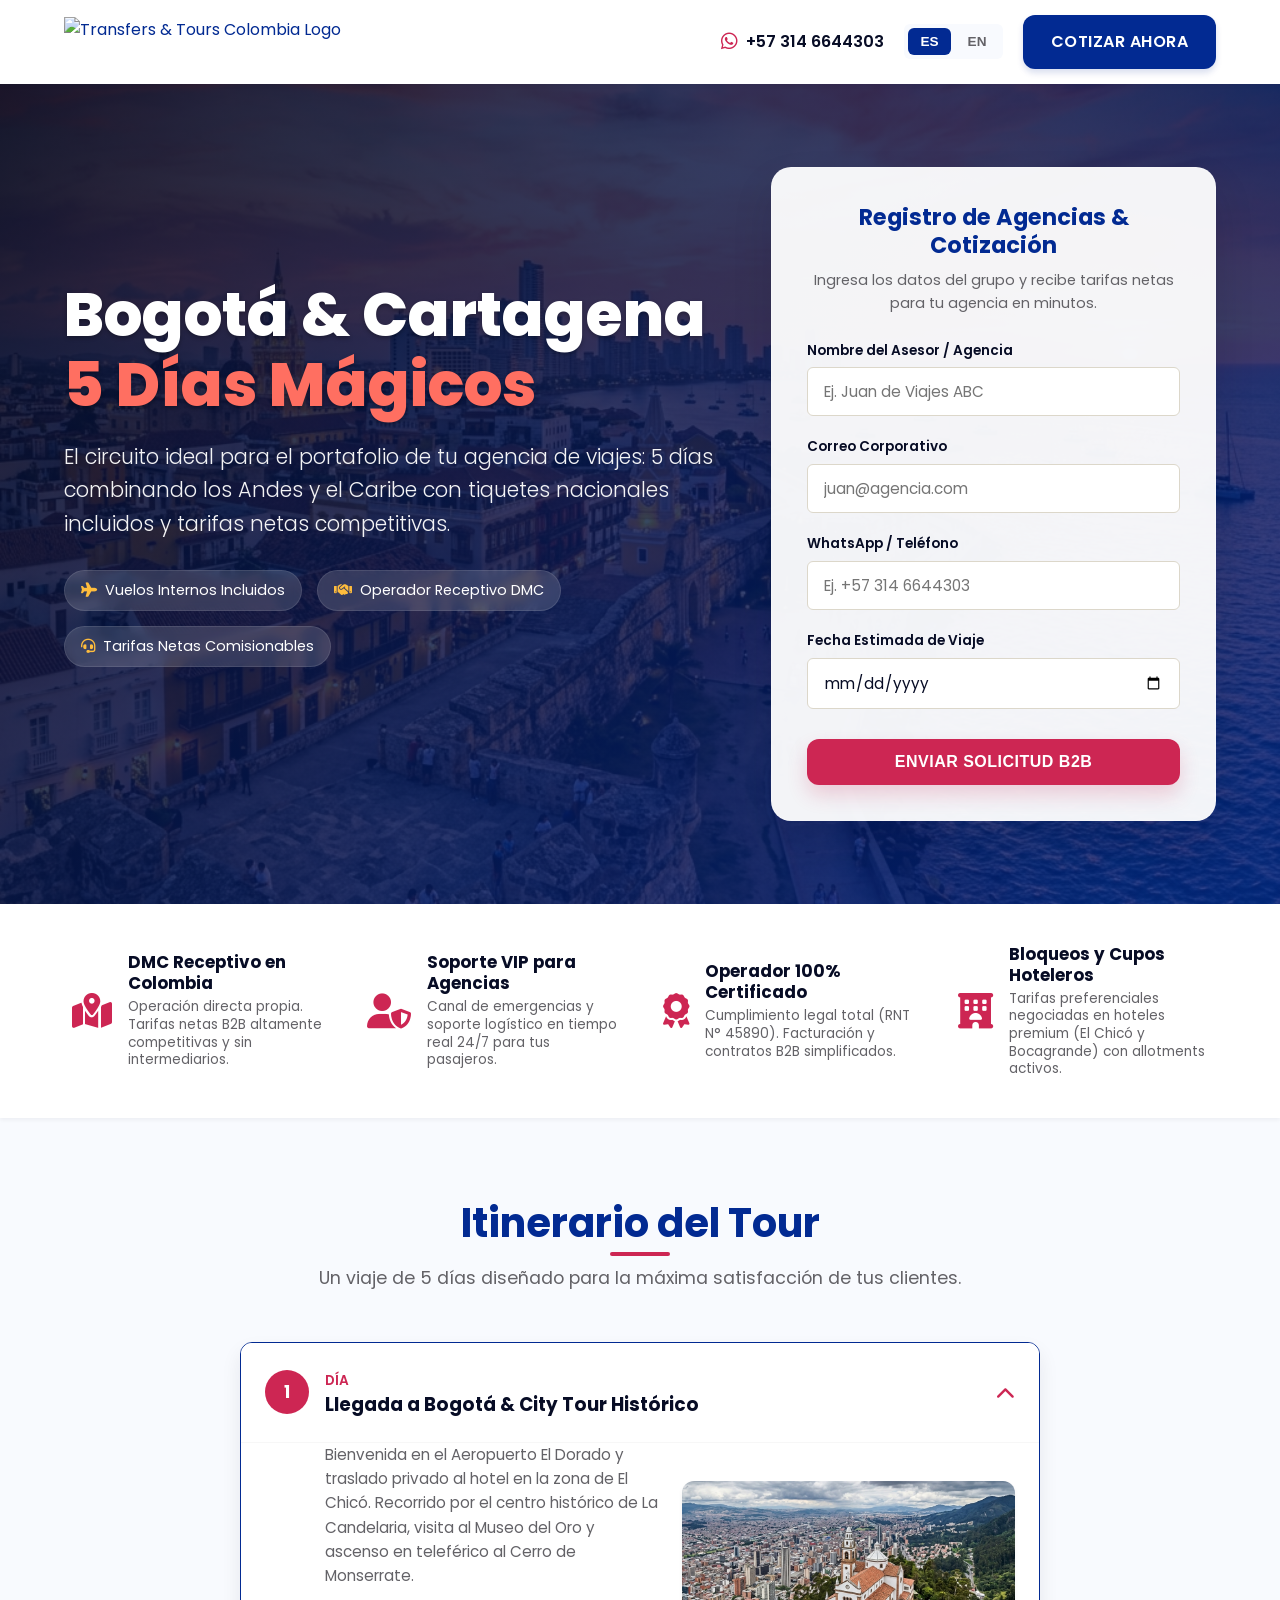
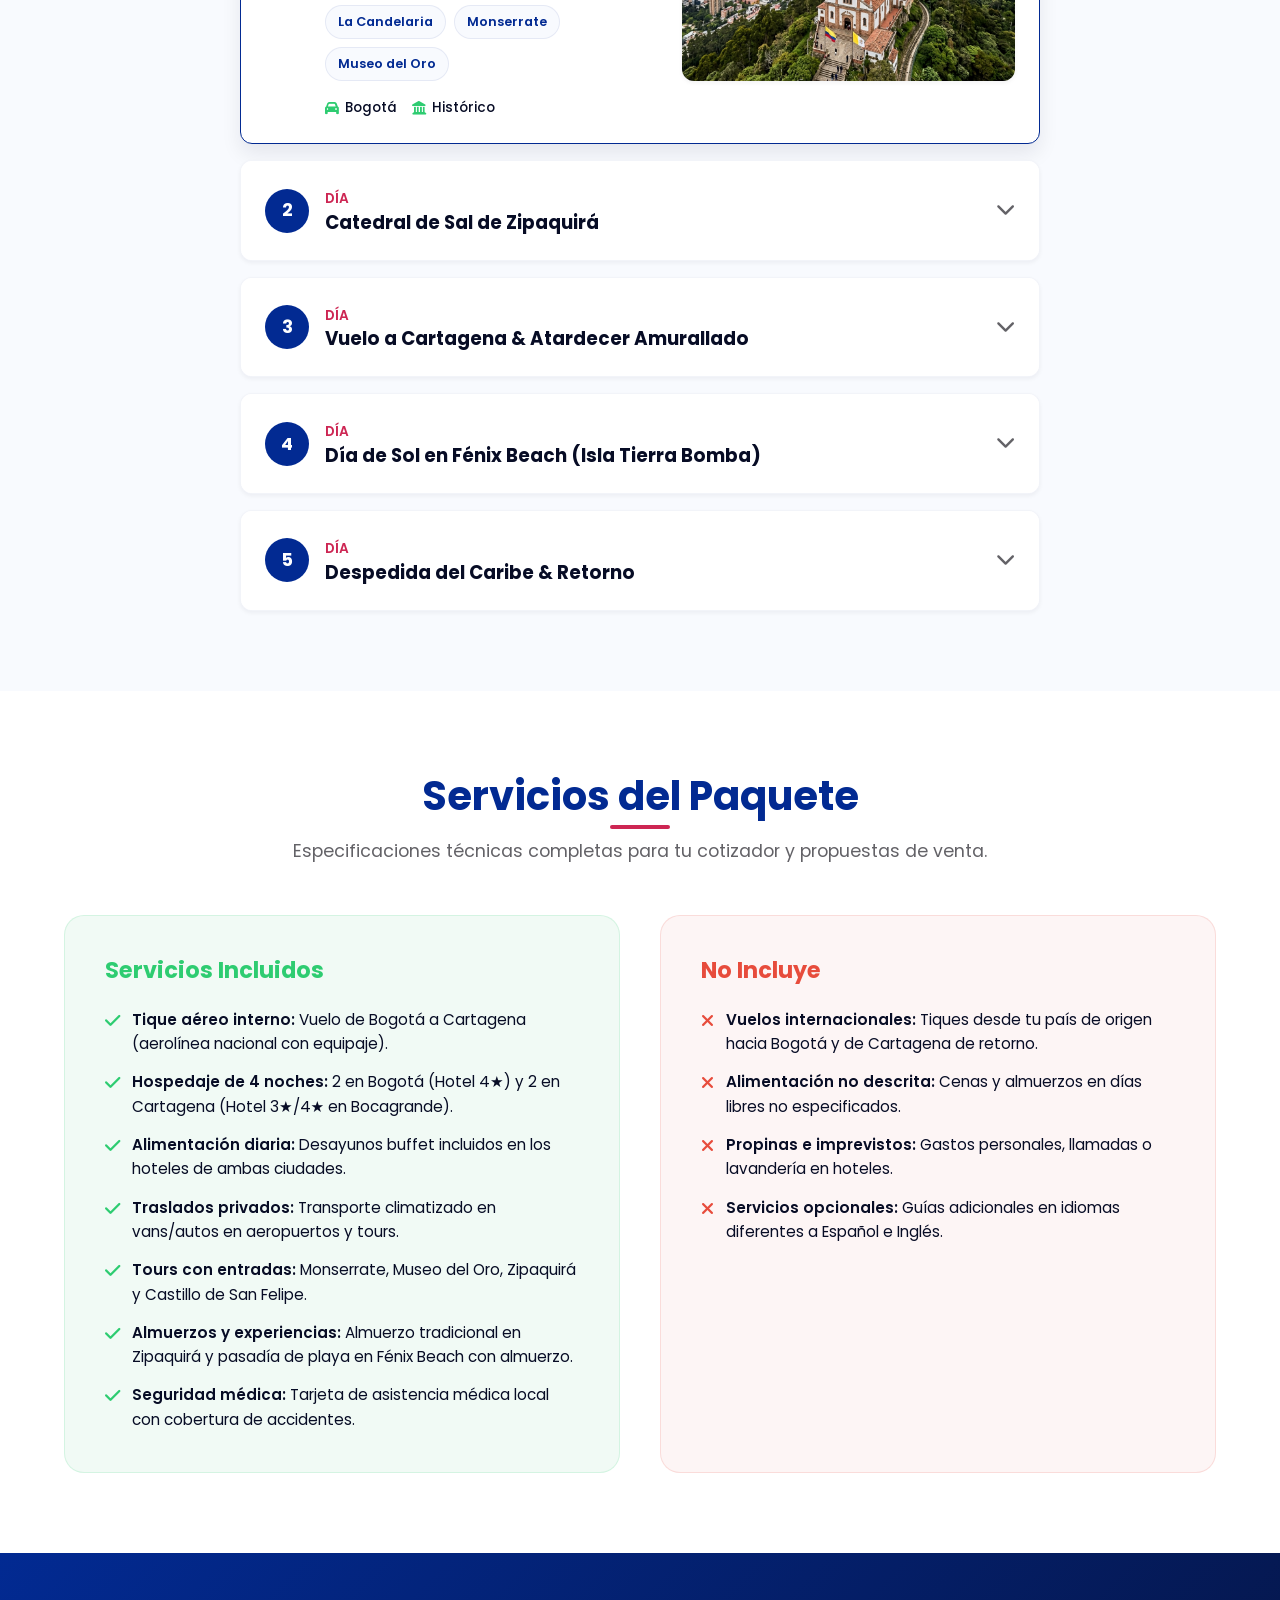
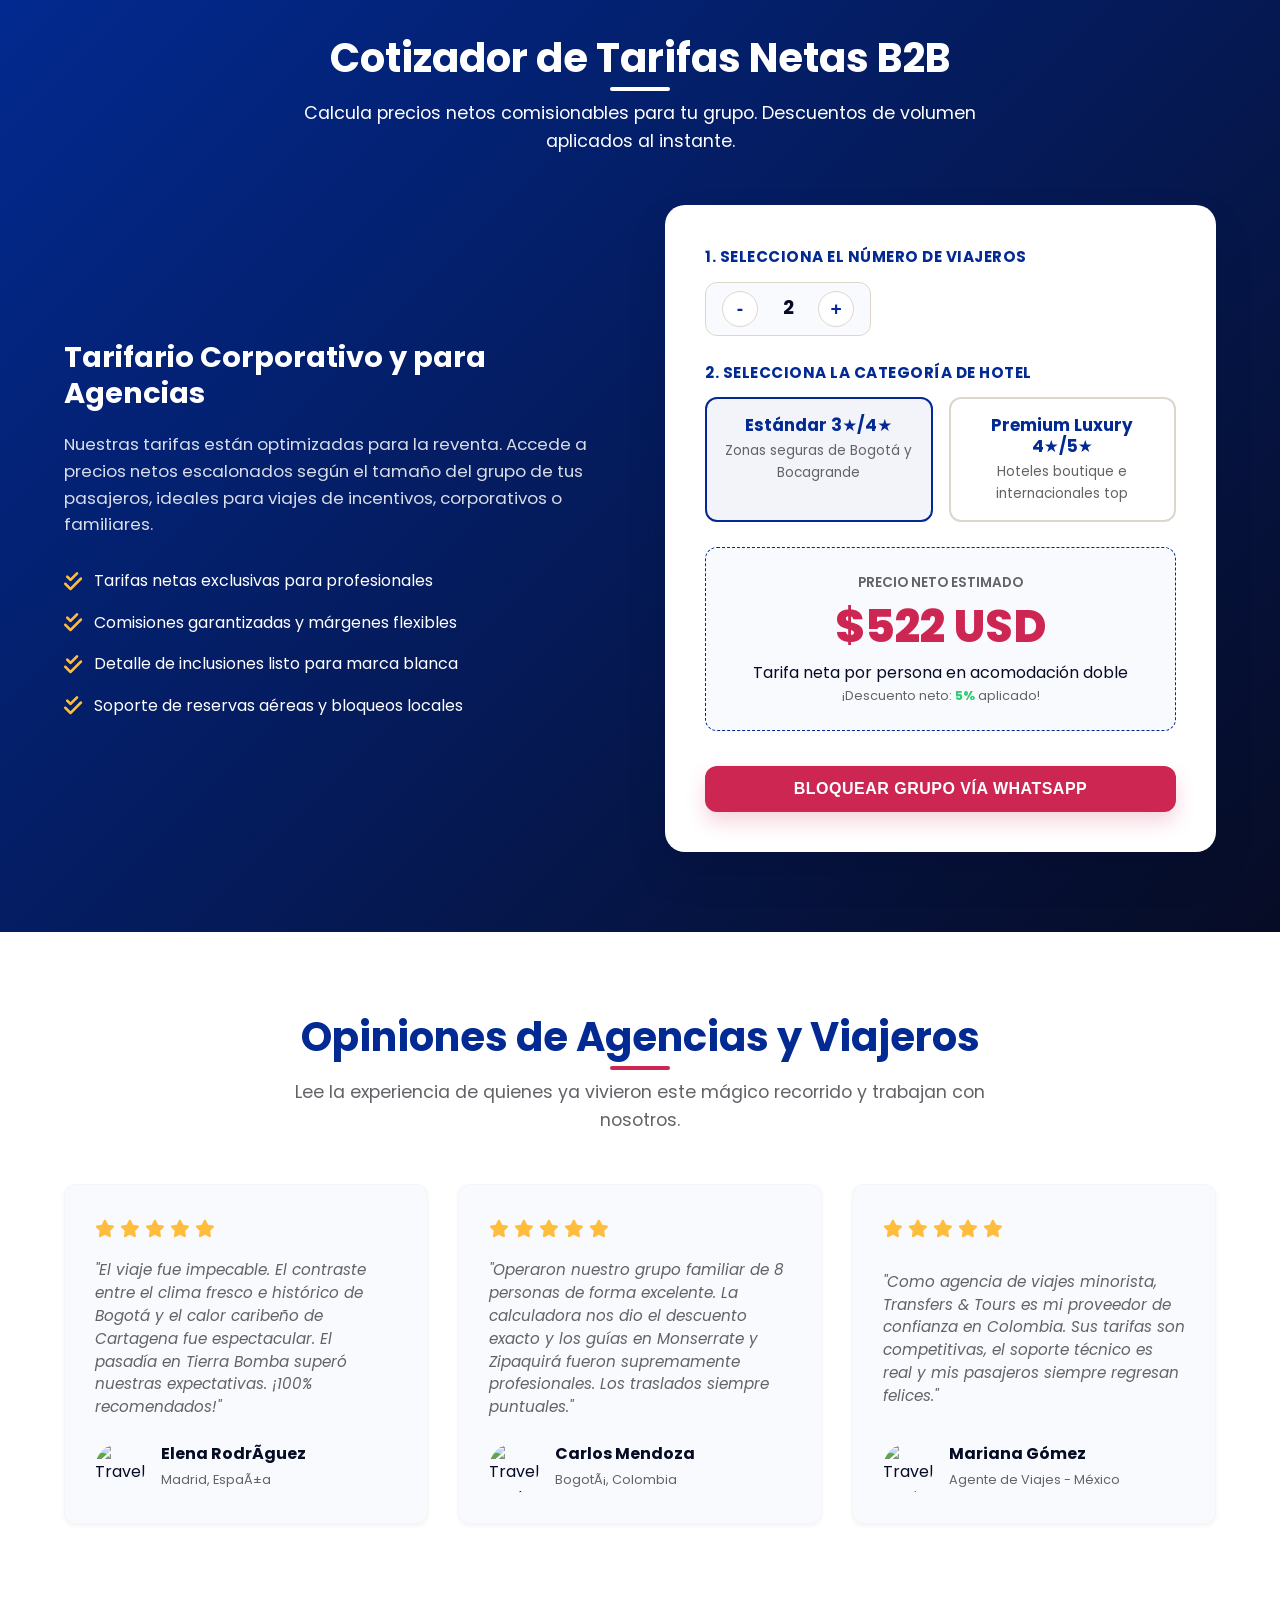
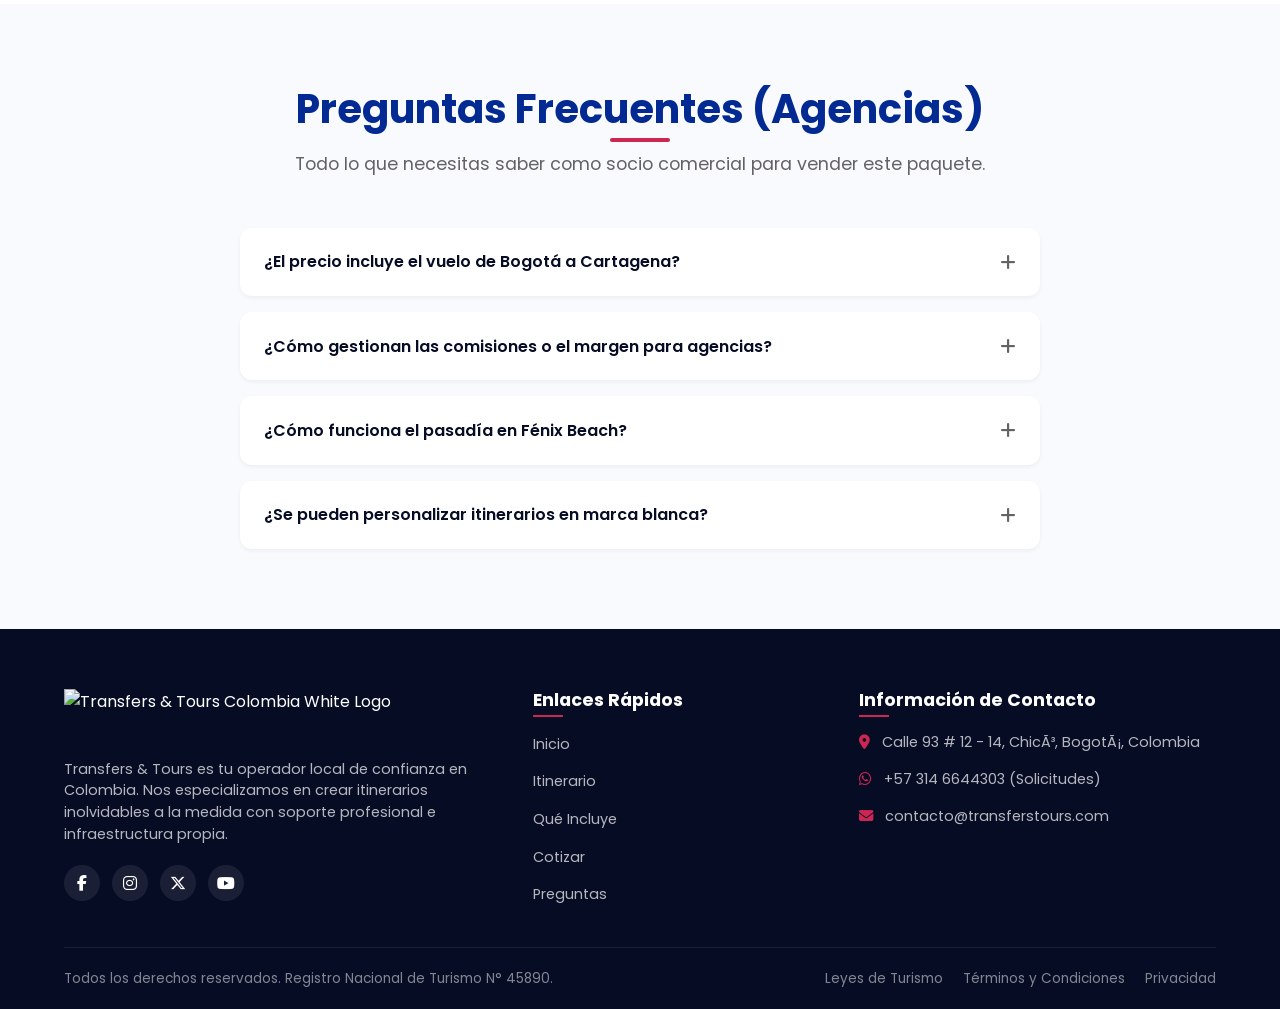
==== commit 083070c2: "Agregar meta etiqueta de verificacion Bing Webmaster Tools (msvalidate.01) a todas las landing pages" ====
--- a/bogota-cartagena-5-dias/index.html
+++ b/bogota-cartagena-5-dias/index.html
@@ -1,7 +1,9 @@
 <!DOCTYPE html>
 <html lang="es">
 <head>
-  <meta charset="UTF-8" />
+  
+    <!-- Bing Webmaster Tools Verification -->
+    <meta name="msvalidate.01" content="E092AD33AB10AB233DCD3C4B8EF47A69" />
   <!-- Google tag (gtag.js) -->
   <script async src="https://www.googletagmanager.com/gtag/js?id=AW-924615238"></script>
   <script>
@@ -50,7 +52,7 @@
        ========================================================================== -->
   <title>Tour Bogotá y Cartagena 5 Días | Transfers & Tours Colombia</title>
   <meta name="description" content="Reserva el tour de 5 días Bogotá - Cartagena con Transfers & Tours. Incluye vuelos internos, hoteles de 4 estrellas, excursión a Zipaquirá y Fénix Beach Club. Cotiza gratis." />
-  <link rel="canonical" href="https://tours.transferstours.com/bogota-cartagena-5-dias/" />
+  <link rel="canonical" href="https://transferstours.vip/bogota-cartagena-5-dias/" />
   
   <!-- Robots Configuration -->
   <meta name="robots" content="index, follow, max-snippet:-1, max-image-preview:large, max-video-preview:-1" />
@@ -60,9 +62,9 @@
   <meta property="og:type" content="website" />
   <meta property="og:title" content="Tour Bogotá y Cartagena 5 Días | Operador Turístico Local" />
   <meta property="og:description" content="Descubre el contraste de Colombia en 5 días mágicos. Desde los Andes en Bogotá hasta las playas del Caribe en Cartagena. Todo incluido con soporte 24/7." />
-  <meta property="og:url" content="https://tours.transferstours.com/bogota-cartagena-5-dias/" />
+  <meta property="og:url" content="https://transferstours.vip/bogota-cartagena-5-dias/" />
   <meta property="og:site_name" content="Transfers & Tours Colombia" />
-  <meta property="og:image" content="https://tours.transferstours.com/bogota-cartagena-5-dias/assets/hero-bg.png" />
+  <meta property="og:image" content="https://transferstours.vip/bogota-cartagena-5-dias/assets/hero-bg.png" />
   <meta property="og:image:width" content="1200" />
   <meta property="og:image:height" content="630" />
   <meta property="og:image:type" content="image/png" />
@@ -71,7 +73,7 @@
   <meta name="twitter:card" content="summary_large_image" />
   <meta name="twitter:title" content="Tour Bogotá y Cartagena 5 Días | Transfers & Tours" />
   <meta name="twitter:description" content="Disfruta de Bogotá y Cartagena con tiquetes internos y hoteles incluidos. Cotiza tu grupo con operador local directo." />
-  <meta name="twitter:image" content="https://tours.transferstours.com/bogota-cartagena-5-dias/assets/hero-bg.png" />
+  <meta name="twitter:image" content="https://transferstours.vip/bogota-cartagena-5-dias/assets/hero-bg.png" />
   
   <!-- ==========================================================================
        GEO METATAGS & LOCATION INDICATORS (Colombia / Bogota & Cartagena)
@@ -100,7 +102,7 @@
       "@graph": [
         {
           "@type": "TouristTrip",
-          "@id": "https://tours.transferstours.com/bogota-cartagena-5-dias/#trip",
+          "@id": "https://transferstours.vip/bogota-cartagena-5-dias/#trip",
           "name": "Circuito Bogotá y Cartagena 5 Días Mágicos",
           "description": "Un tour exclusivo que conecta la capital histórica de Bogotá con el encanto tropical y colonial de Cartagena de Indias, incluyendo la Catedral de Sal de Zipaquirá y un pasadía en Tierra Bomba.",
           "touristType": "Sightseeing, Cultural, Beach",
@@ -138,7 +140,7 @@
             "priceCurrency": "USD",
             "availability": "https://schema.org/InStock",
             "validFrom": "2026-07-04",
-            "url": "https://tours.transferstours.com/bogota-cartagena-5-dias/",
+            "url": "https://transferstours.vip/bogota-cartagena-5-dias/",
             "offeredBy": {
               "@type": "LocalBusiness",
               "name": "Transfers & Tours Colombia",
@@ -866,3 +868,5 @@
   <script src="app.js" charset="UTF-8"></script>
 </body>
 </html>
+
+
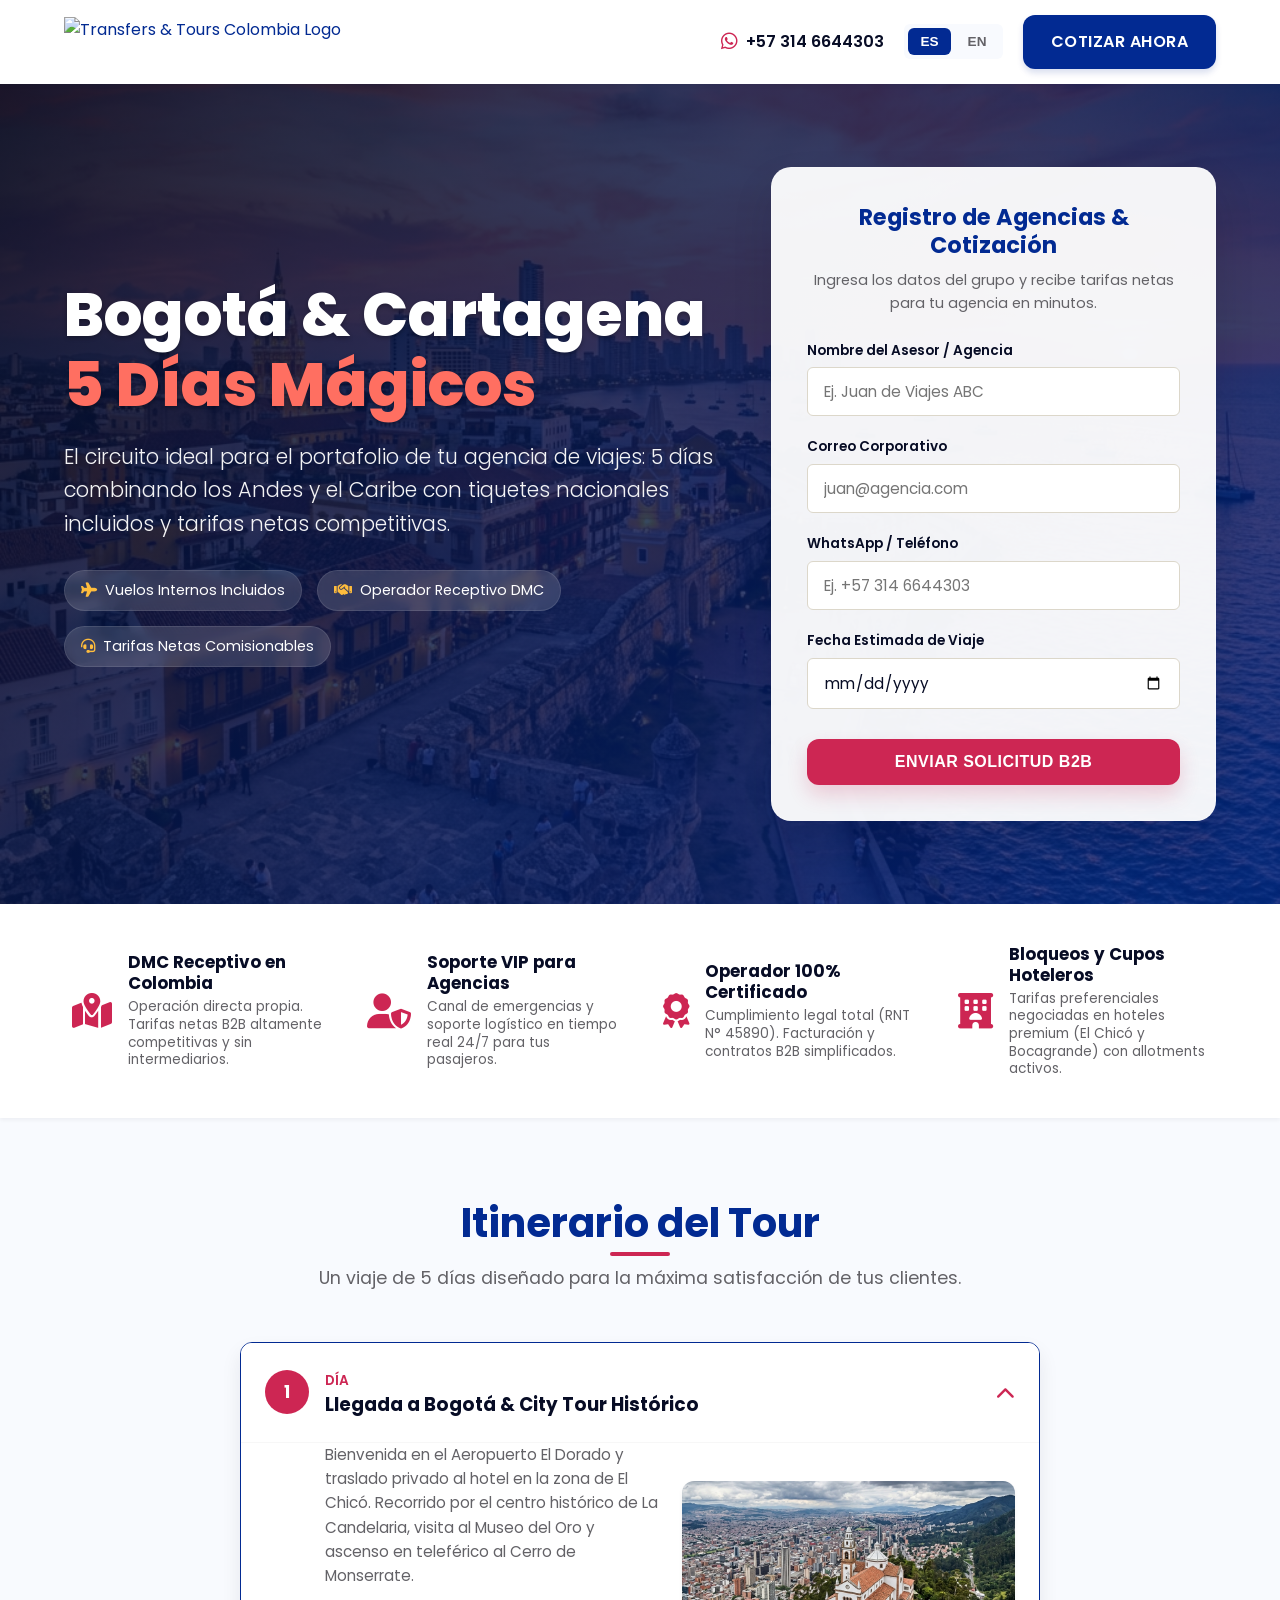
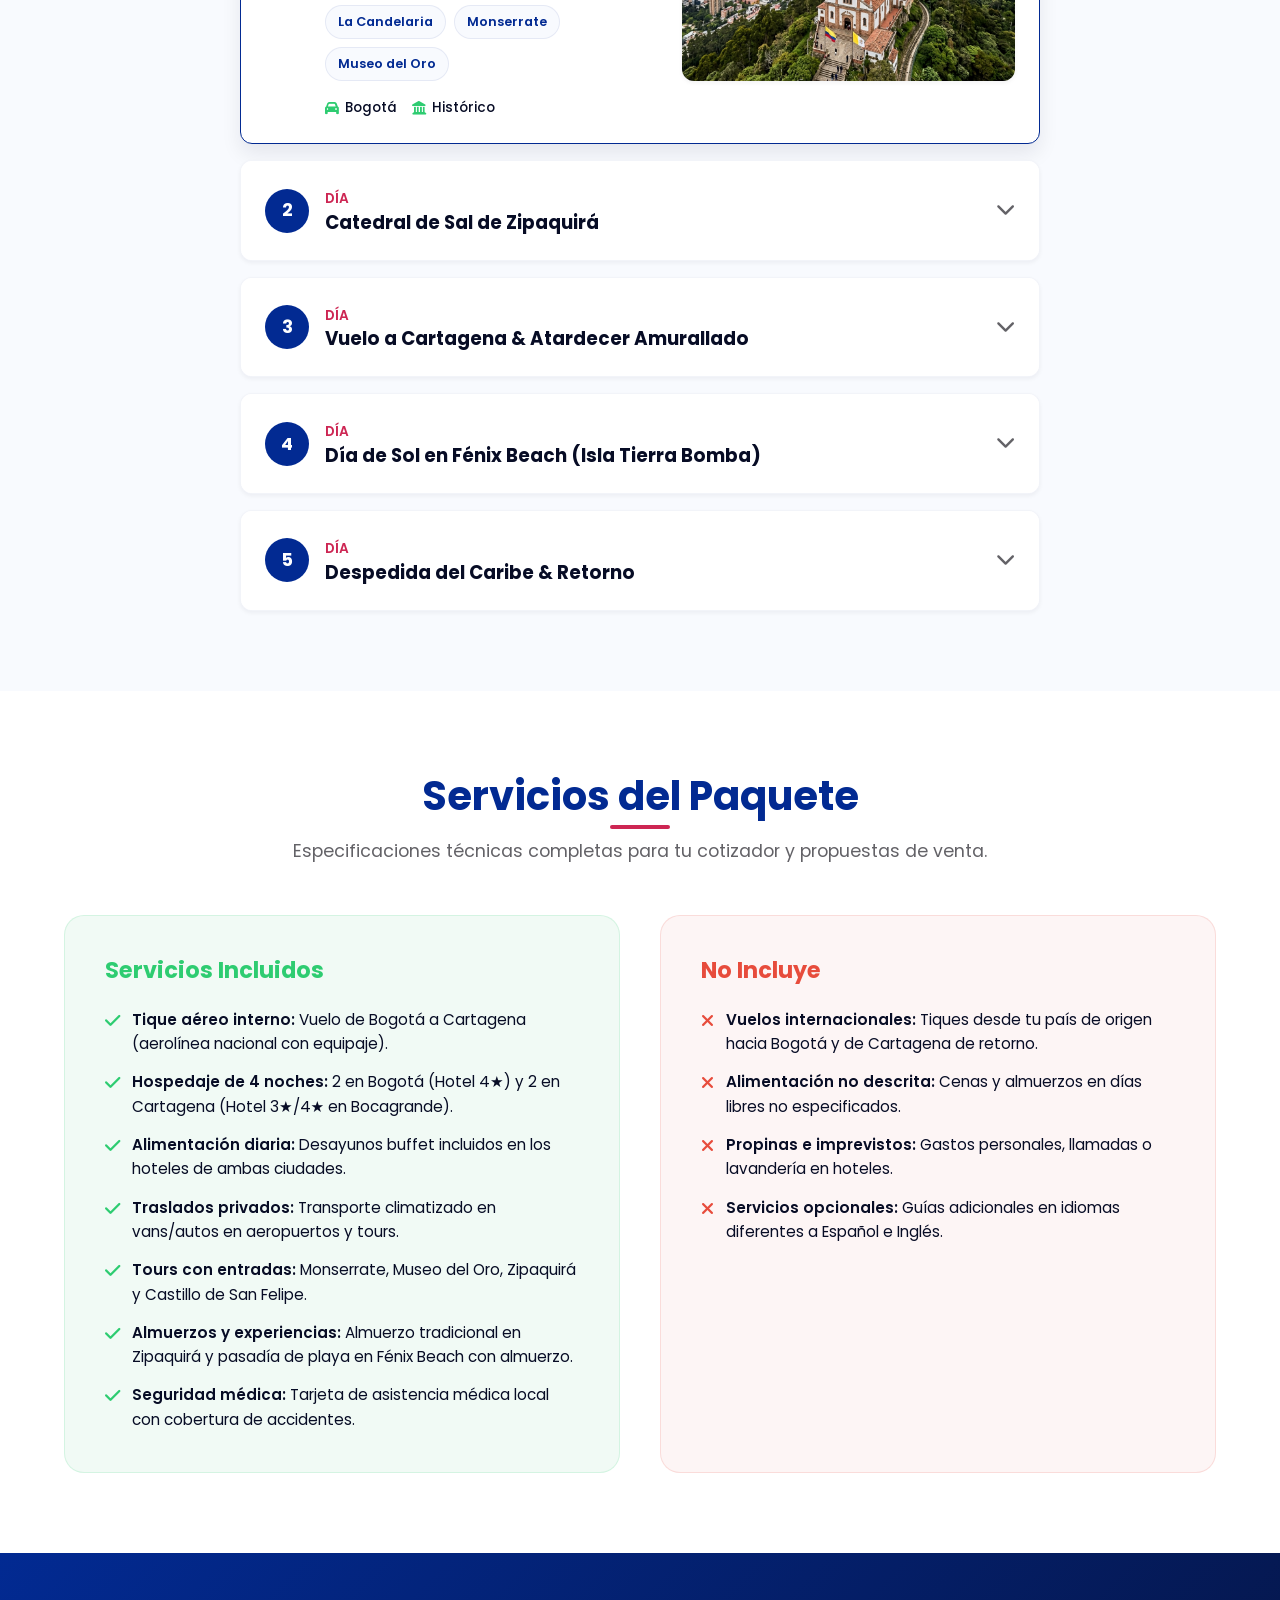
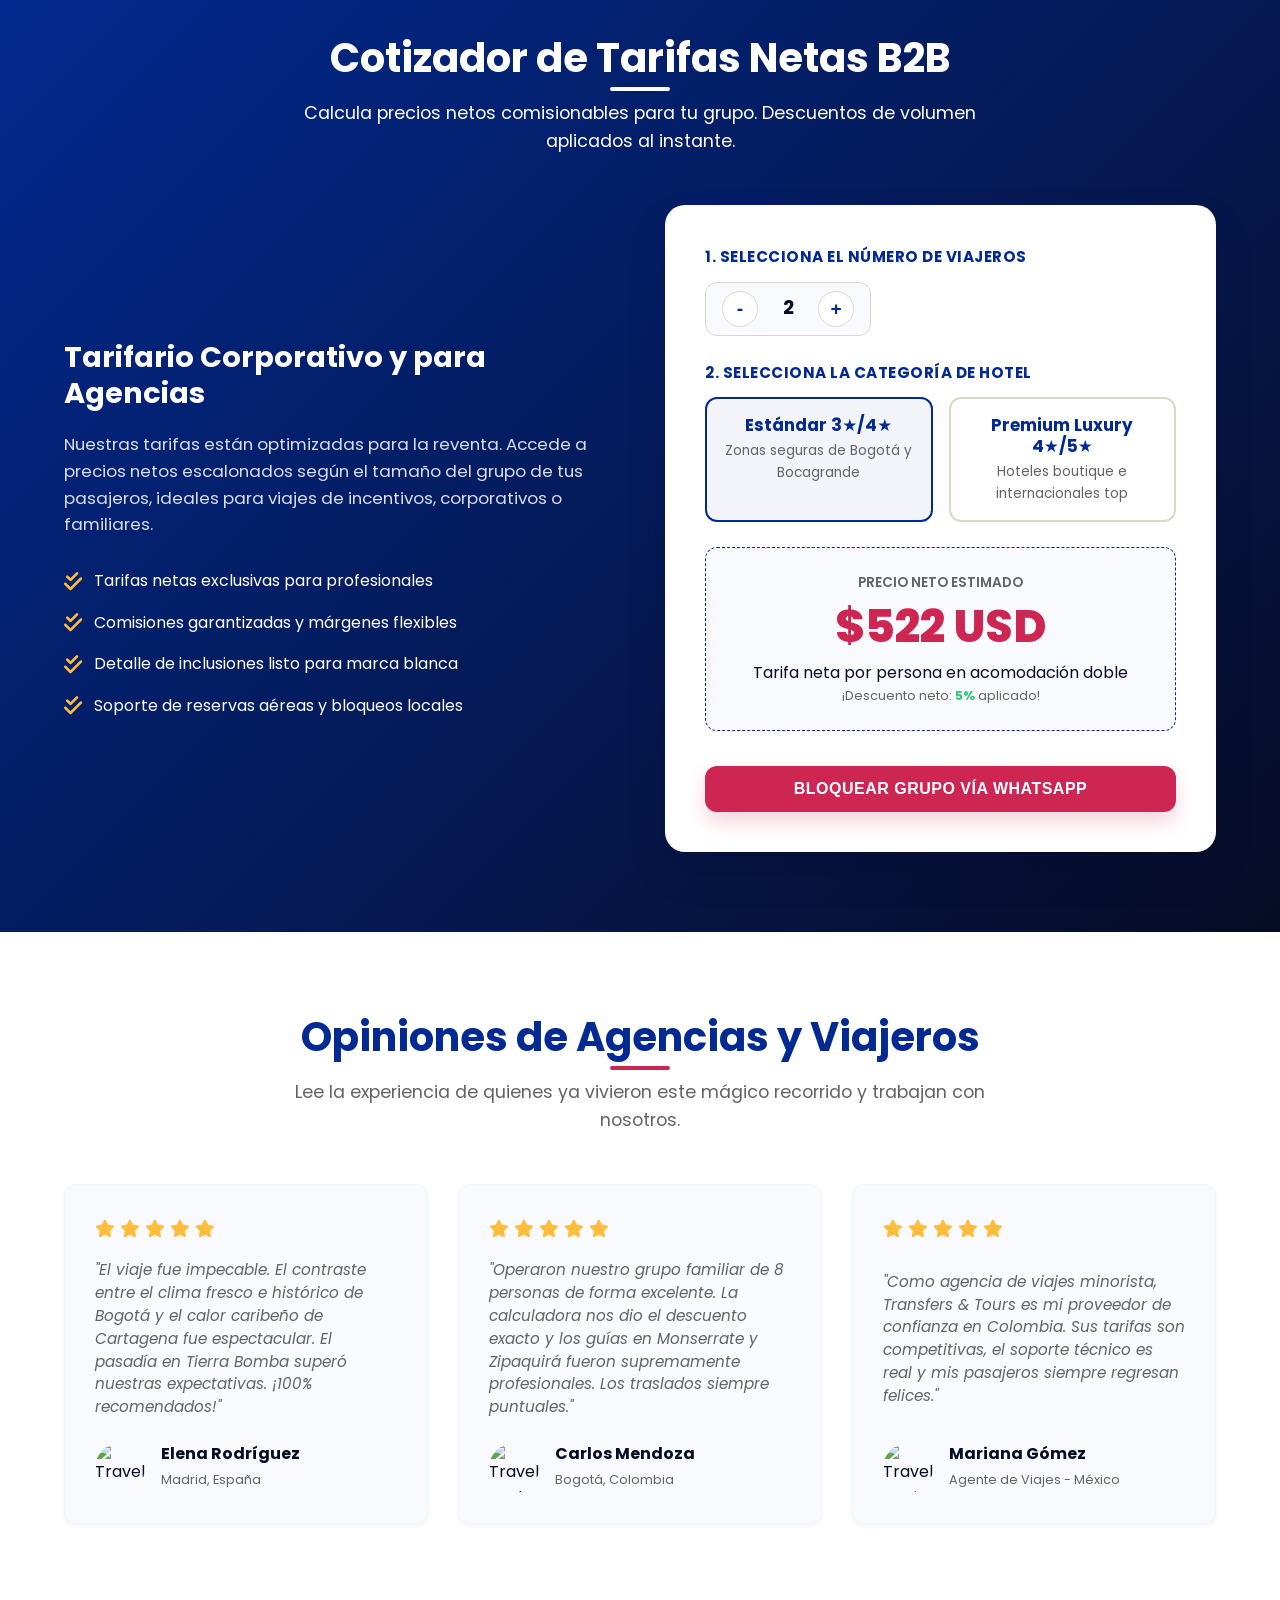
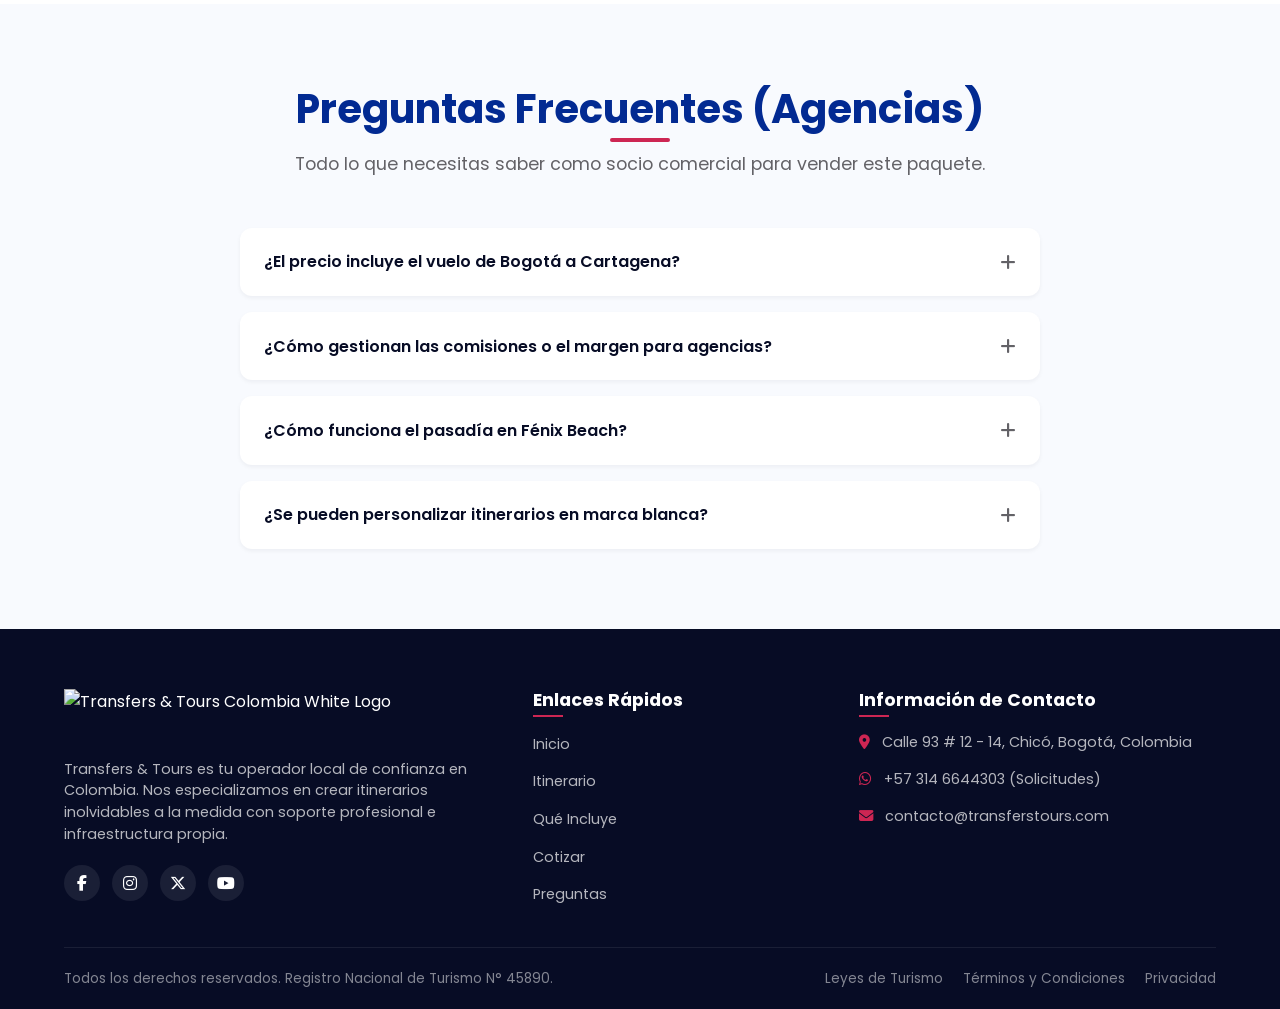
==== commit 9a44df0e: "Normalizar la etiqueta msvalidate.01 justo despues del tag head en todos los archivos HTML" ====
--- a/bogota-cartagena-5-dias/index.html
+++ b/bogota-cartagena-5-dias/index.html
@@ -1,9 +1,8 @@
 <!DOCTYPE html>
 <html lang="es">
 <head>
-  
-    <!-- Bing Webmaster Tools Verification -->
-    <meta name="msvalidate.01" content="E092AD33AB10AB233DCD3C4B8EF47A69" />
+  <meta charset="UTF-8" />
+  <meta name="msvalidate.01" content="E092AD33AB10AB233DCD3C4B8EF47A69" />
   <!-- Google tag (gtag.js) -->
   <script async src="https://www.googletagmanager.com/gtag/js?id=AW-924615238"></script>
   <script>
@@ -870,3 +869,5 @@
 </html>
 
 
+
+
